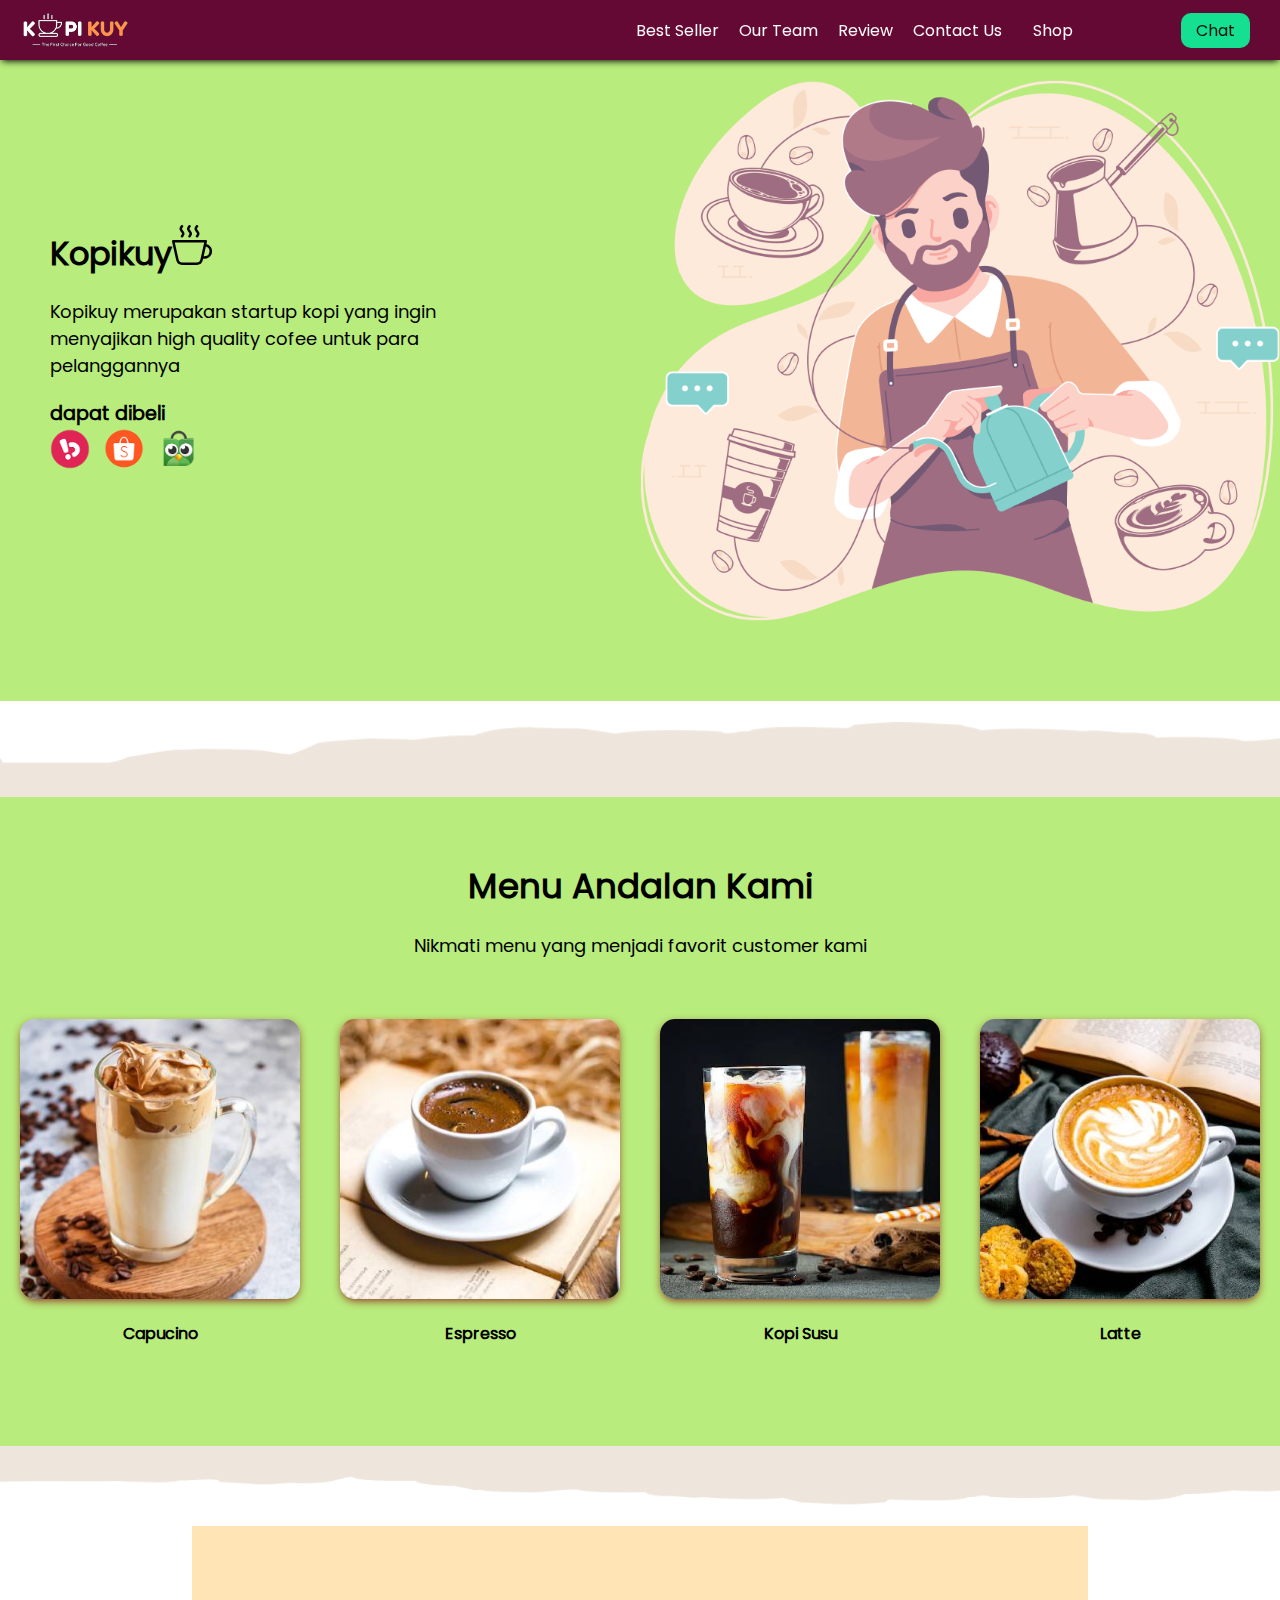
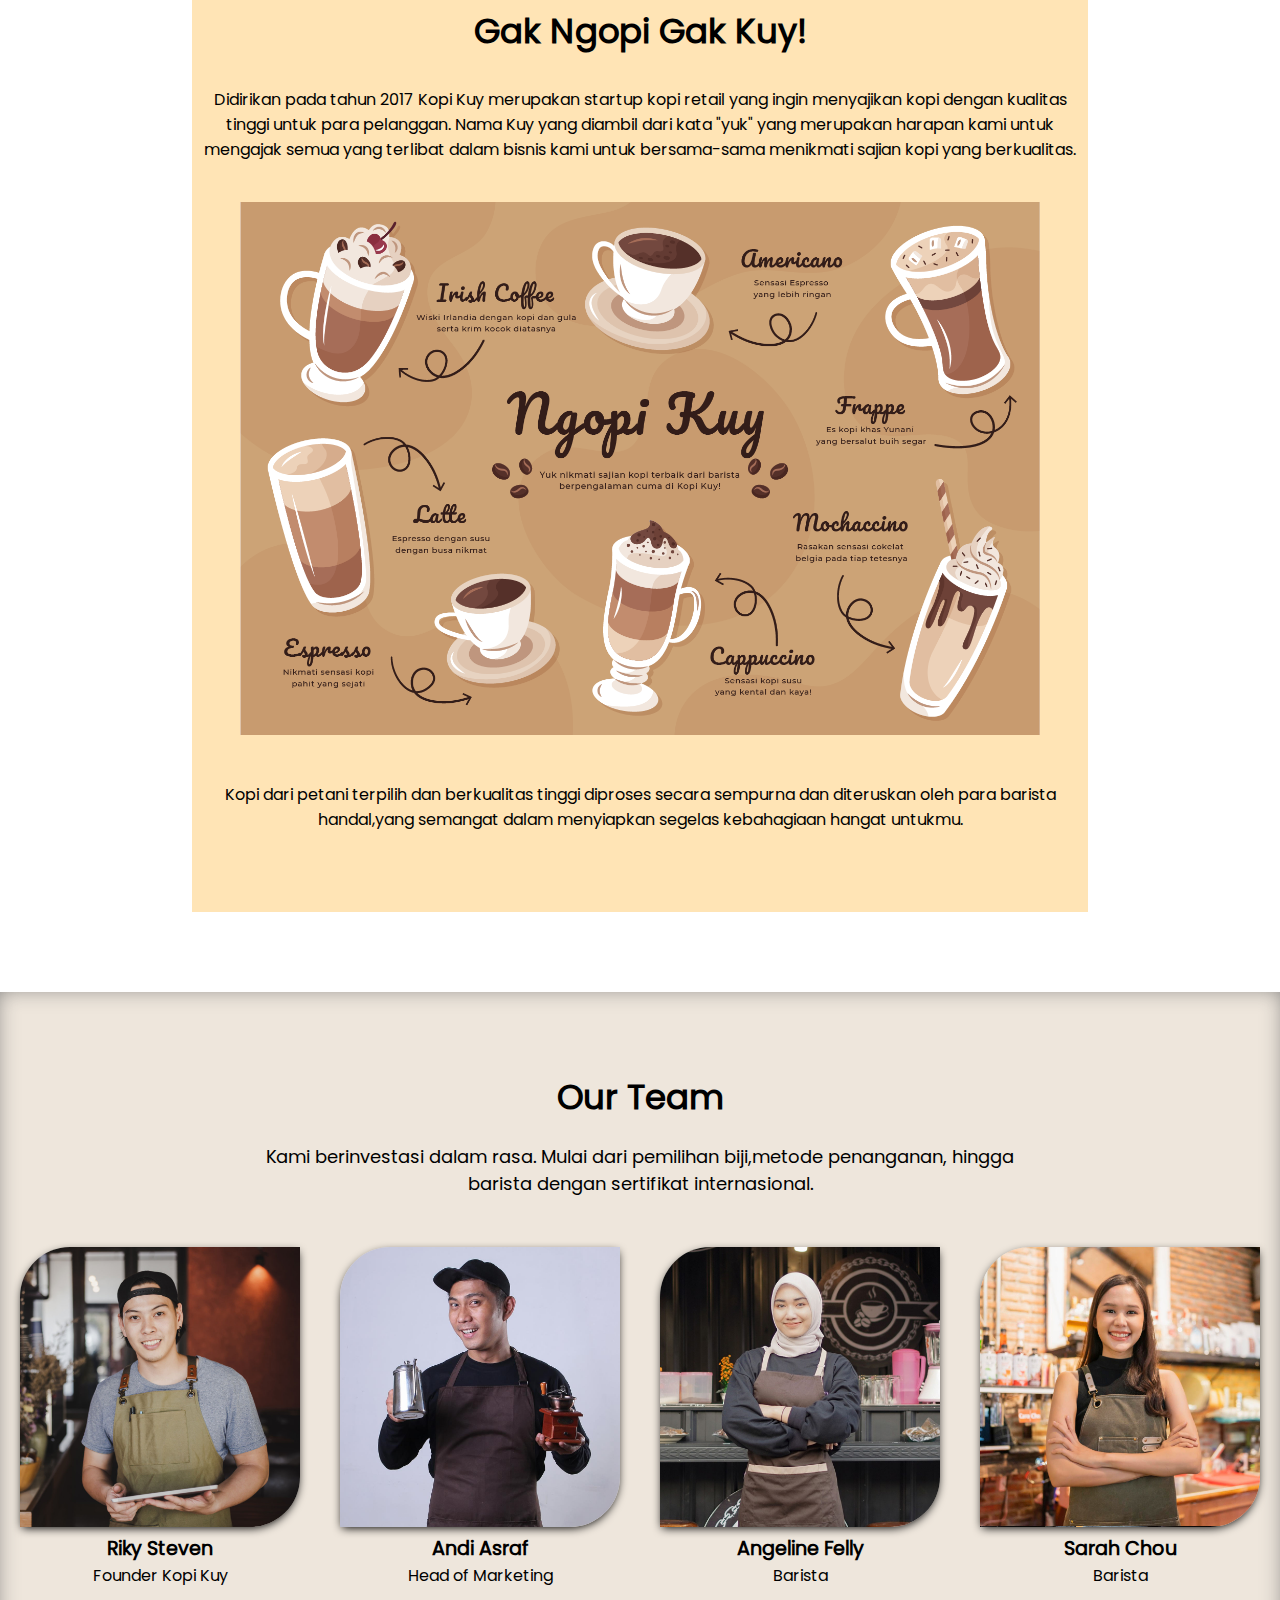
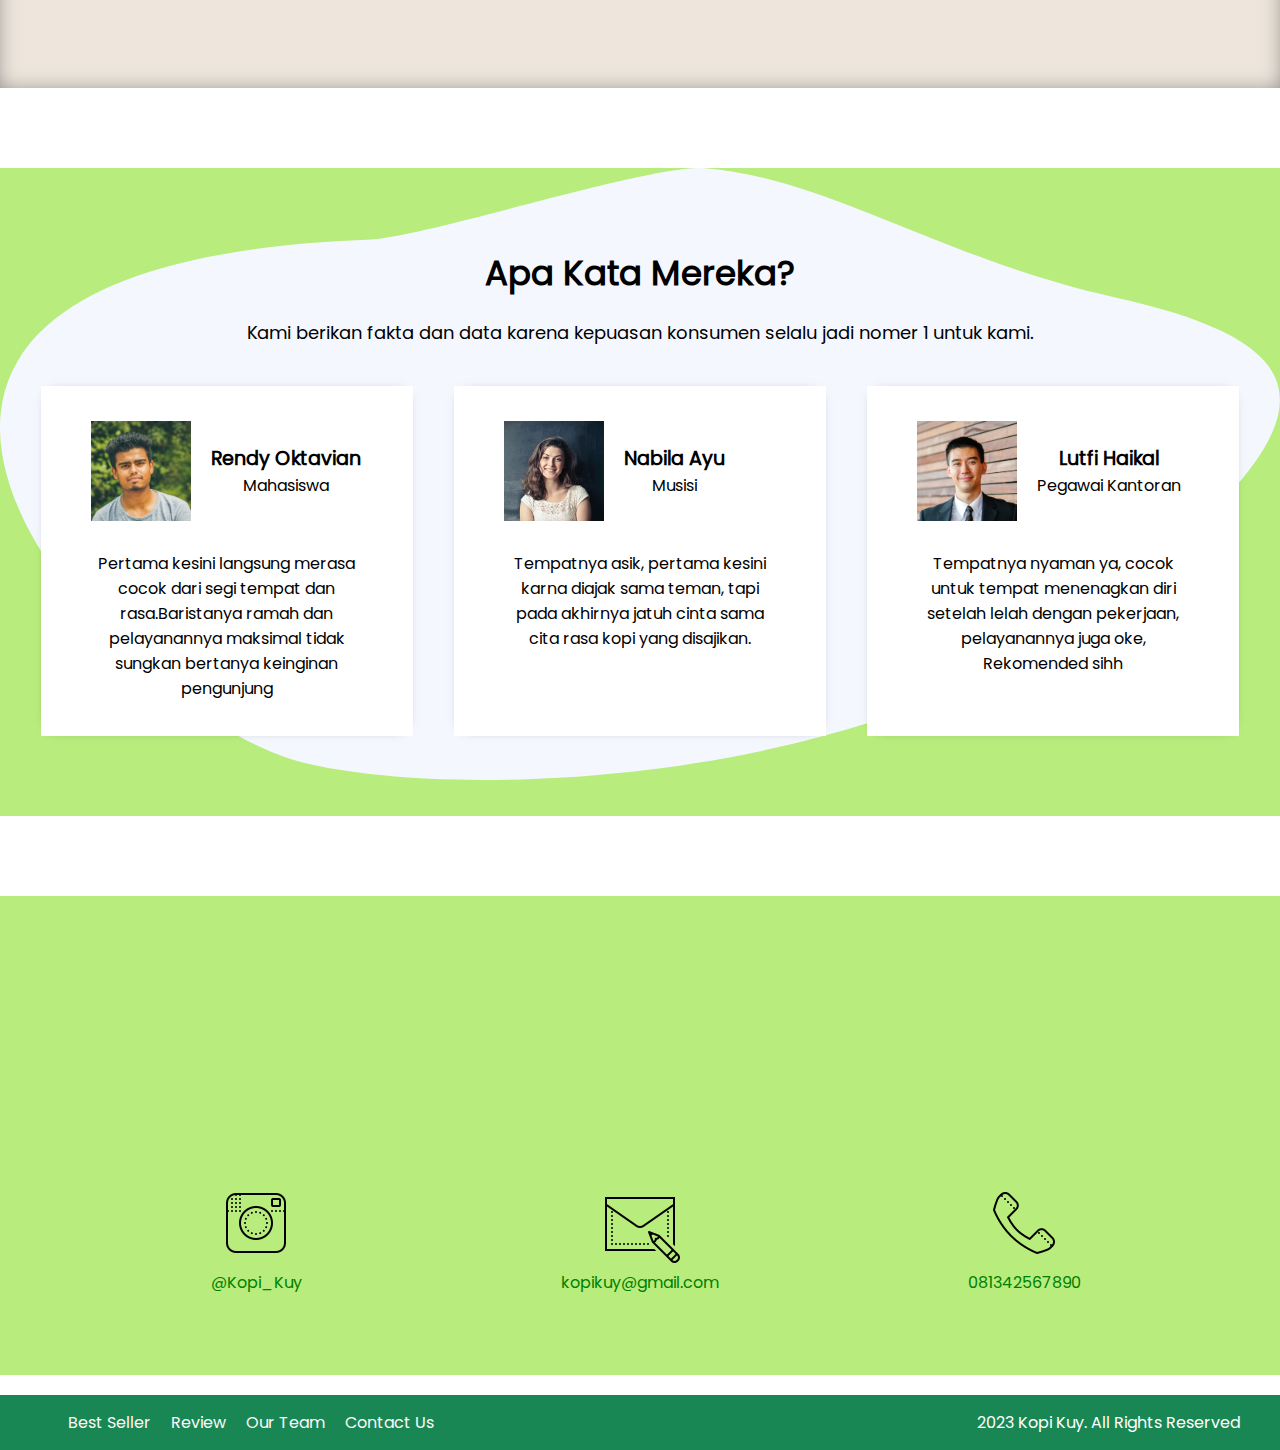
==== index.html @ 9f12875f "Add files via upload" ====
<!DOCTYPE html>
<html lang="id">

<head>
    <meta charset="UTF-8">
    <meta http-equiv="X-UA-Compatible" content="IE=edge">
    <meta name="viewport" content="width=device-width, initial-scale=1.0">
    <link rel="shortcut icon" href="images/favicon.ico" type="image/x-icon">
    <title>Website Kopi Kuy</title>
    <link rel="stylesheet" href="css/style.css">
</head>

<body>
    <nav>
        <div class="baris">
            <img class="logo" src="images/logo/logo_kuy.png">
            <div class="navigasi">
                <a href="#best-seller">Best Seller</a>
                <a href="#our-team">Our Team</a>
                <a href="#review">Review</a>
                <a href="#contact-us">Contact Us</a>
            </div>
            <a class="shop" href="produk.html">Shop</a>
            <a class="chat" href="https://wa.me/nomor_hp_anda_pakai_62" target="_blank">Chat</a>
        </div>
    </nav>

    <!--Tulis Kode Di Bawah Sini-->
    <header>
        <div class="baris">
            <div class="col-kiri">
                <h1 class="judul-header">
                    Kopikuy<img src="images/icon/icon_kopi.svg" alt="">
                </h1>
                <p class="subjudul-header">Kopikuy merupakan startup kopi yang ingin menyajikan high quality cofee untuk para pelanggannya </p>
                <p class="dapat-dibeli"><h3>dapat dibeli</h3></p>
                <div class="olshop">
                    <img src="images/logo/logo_bukalapak.png" alt="">
                    <img src="images/logo/logo_shopee.png" alt="">
                    <img src="images/logo/logo_tokopedia.png" alt="">
                </div>
            </div>
            <img src="images/header/header6.png" alt="" class="col-kanan">
        </div>
    </header>
    <section class="best-seller" id="best-seller">
        <h2 class="judul-best-seller">Menu Andalan Kami</h2>
        <p class="subjudul-best-seller">Nikmati menu yang menjadi favorit customer kami
        </p>
        <div class="baris">
            <div class="col-produk">
                <img src="images/produk/product_capuchino.jpg" alt="">
                <p class="nama-produk">Capucino</p>
            </div>
            <div class="col-produk">
                <img src="images/produk/product_espresso.jpg" alt="">
                <p class="nama-produk">Espresso</p>
            </div>
            <div class="col-produk">
                <img src="images/produk/product_kopi_susu.jpg" alt="">
                <p class="nama-produk">Kopi Susu</p>
            </div>
            <div class="col-produk">
                <img src="images/produk/product_latte.jpg" alt="">
                <p class="nama-produk">Latte</p>
            </div>
        </div>
    
    </section>
    <section class="about-us">
        <div id="about-us">
        <h2 class="judul-about-us">Gak Ngopi Gak Kuy!</h2>
        <p class="tentang-about-us">Didirikan pada tahun 2017 Kopi Kuy merupakan startup kopi retail yang ingin menyajikan kopi dengan kualitas tinggi untuk para pelanggan. Nama Kuy yang diambil dari kata "yuk" yang merupakan harapan kami untuk mengajak semua yang terlibat dalam bisnis kami untuk bersama-sama menikmati sajian kopi yang berkualitas.</p>  
        <img src="images/aset_kopi_jumbo.png" alt="">
        <p class="penjelasan-about-us">Kopi dari petani terpilih dan berkualitas tinggi diproses secara sempurna dan diteruskan oleh para barista handal,yang semangat dalam menyiapkan segelas kebahagiaan hangat untukmu.</p>
        </div>
    </section>
    <section class="our-team" id="our-team">
        <h2 class="judul-team">Our Team</h2>
        <p class="subjudul-team">Kami berinvestasi dalam rasa. Mulai dari pemilihan biji,metode penanganan, hingga barista dengan sertifikat internasional.
        </p>
        <div class="baris">
            <div class="col-team">
                <img src="images/team/team1.jpg" alt="">
                <h3>Riky Steven</h3>
                <p>Founder Kopi Kuy</p>
            </div>

            <div class="col-team">
                <img src="images/team/team2.jpg" alt="">
                <h3>Andi Asraf</h3>
                <p>Head of Marketing</p>
            </div>

            <div class="col-team">
                <img src="images/team/team3.jpg" alt="">
                <h3>Angeline Felly</h3>
                <p>Barista</p>
            </div>

            <div class="col-team">
                <img src="images/team/team4.jpg" alt="">
                <h3>Sarah Chou</h3>
                <p>Barista</p>
            </div>
        </div>
    </section>

    <section class="review" id="review">
        <h2 class="judul-review">
            Apa Kata Mereka?
        </h2>
        <p class="subjudul-review">
            Kami berikan fakta dan data karena kepuasan konsumen selalu jadi nomer 1 untuk kami.
        </p>
        <div class="baris">
            <div class="col-review">
                <div class="profile">
                    <img src="images/customer/customer1.jpg" alt="">
                    <div class="name-profile">
                        <h3>
                           Rendy Oktavian 
                        </h3>
                        <p>
                            Mahasiswa
                        </p>
                    </div>
                </div>
                <p class="testimoni">
                    Pertama kesini langsung merasa cocok dari segi tempat dan rasa.Baristanya ramah dan pelayanannya maksimal tidak sungkan bertanya keinginan pengunjung
                </p>
            </div>

            <div class="col-review">
                <div class="profile">
                    <img src="images/customer/customer2.jpg" alt="">
                    <div class="name-profile">
                        <h3>
                            Nabila Ayu 
                        </h3>
                        <p>
                            Musisi
                        </p>
                    </div>
                </div>
                <p class="testimoni">
                    Tempatnya asik, pertama kesini karna diajak sama teman, tapi pada akhirnya jatuh cinta sama cita rasa kopi yang disajikan.
                </p>
            </div>

            <div class="col-review">
                <div class="profile">
                    <img src="images/customer/customer3.jpg" alt="">
                    <div class="name-profile">
                        <h3>
                           Lutfi Haikal 
                        </h3>
                        <p>
                            Pegawai Kantoran
                        </p>
                    </div>
                </div>
                <p class="testimoni">
                    Tempatnya nyaman ya, cocok untuk tempat menenagkan diri setelah lelah dengan pekerjaan, pelayanannya juga oke, Rekomended sihh
                </p>
            </div>
        </div>
    </section>

    <section class="contact-us" id="contact-us">
       <iframe src="https://www.google.com/maps/embed?pb=!1m14!1m8!1m3!1d7932.741866032694!2d106.668581!3d-6.214715!3m2!1i1024!2i768!4f13.1!3m3!1m2!1s0x2e69f9912c7f297b%3A0xe5a3a671dae861ab!2sKopi%20kuy!5e0!3m2!1sid!2sid!4v1680617229460!5m2!1sid!2sid" frameborder="0"></iframe>
       <div class="baris">
        <div class="col-kontak">
            <img src="images/icon/icon_instagram.png" alt="">
            <p>@Kopi_Kuy</p>
        </div>

        <div class="col-kontak">
            <img src="images/icon/icon_mail.png" alt="">
            <p>kopikuy@gmail.com</p>
        </div>

        <div class="col-kontak">
            <img src="images/icon/icon_phone.png" alt="">
            <p>081342567890</p>
        </div>
       </div>
    </section>

    <footer>
        <div class="baris">
            <div class="navigasi">
                <a href="https://www.google.com">Best Seller</a>
                <a href="https://www.google.com">Review</a>
                <a href="https://www.google.com">Our Team</a>
                <a href="https://www.google.com">Contact Us</a>
            </div>
            <p class="copyright">2023 Kopi Kuy. All Rights Reserved</p>
        </div>
    </footer>




    <!--Kode Selesai-->
</body>

</html>
---- css/style.css ----
/* Pengaturan Global */

/* Mendaftarkan font ke dalam CSS, dan memberi nama family */
@font-face {
   font-family: 'Poppins';
   src: url(../fonts/poppins.woff2);
}

* {
   box-sizing: border-box;
   margin: 0;
   padding: 0;
}

html {
   /* agar scroll ketika klik pada navigasi menjadi halus */
   scroll-behavior: smooth;
}

body {
   /* mendaftarkan semua teks pada body menjadi family Poppins */
   font-family: 'Poppins';
}

a {
   /* menghilangkan garis bawah pada link */
   text-decoration: none;

   /* menghilangkan warna bawaan pada link */
   color: unset;
}

h2 {
   /* mengatur ukuran huruf ke 34 pixel */
   font-size: 34px;
}

h3 {
   /* mengatur ukuran huruf ke 1.2rem */
   font-size: 1.2rem;
}

h1,
h2,
h3 {
   /* mengatur tebal huruf */
   font-weight: bold;
}

img {
   /* 
      mengatur agar semua elemen img memiliki panjang maksimal 100% agar
      tidak besar gambar tidak melebihi layar ataupun pembungkus
   */
   max-width: 100%;
}

/* Navigasi */

nav {
   /* background-color mengatur warna latar belakang */
   background-color: red;

   /* penulisan 2 background-color seperti ini akan mengabaikan penulisan sebelumnya */
   background-color: #640934;

   /* box-shadow membuat efek bayangan */
   box-shadow: 0 3px 7px -2px #000;

   /* width mengatur panjang elemen */
   width: 100%;
   padding-top: 10px;
   padding-bottom: 10px;

   /* position mengatur posisi elemen, static untuk biasa, fixed untuk efek menempel */
   position: fixed;

   /* Nilai z-index semakin besar, maka elemen akan semakin di depan */
   z-index: 500;
}

/* 
   PERHATIKAN bahwa dalam mengatur elemen, nama elemen langsung ditulis
   sedangkan untuk mengatur class, dibutuhkan tanda titik (.) terlebih dulu
   img {} berarti elemen dengan tag img, 
   sedangkan .img artinya elemen dengan kelas img   
*/

.baris {
   /* 
      display: flex memiliki pengaturan yang dapat mengatur agar elemen
      di dalamnya memiliki ukuran yang fleksibel
   */
   display: flex;

   /* 
      align-items: center mengatur elemen di dalamnya rata tengah vertikal
   */
   align-items: center;

   /* 
      justify-content: center mengatur elemen di dalamnya rata tengah horizontal
   */
   justify-content: center;

   /* 
      flex-wrap: wrap mengatur agar jika panjang elemen berlebih, maka elemen
      akan otomatis diletakan di baris baru
   */
   flex-wrap: wrap;
}

section {
   /* text-align mengatur rata tulisan, bisa bernilai: left, right, center, justify */
   text-align: center;
}

.logo {
   /* height mengatur tinggi elemen */
   height: 40px;
   margin-left: 20px;
}

.navigasi {
   margin-left: auto;
   margin-right: 15px;
}

.navigasi a,
.shop {
   color: #fdf9f9;
   padding-left: 8px;
   padding-right: 8px;
   border-radius: 10px;
}

.shop {
   margin-right: 100px;
}

.chat {
   margin-right: 30px;
   background-color: rgb(21, 223, 145);
   color: #0d0f0f;
   padding-top: 5px;
   padding-right: 15px;
   padding-bottom: 5px;
   padding-left: 15px;
   border-radius: 10px;
}


/* HEADER */


header,
section {
   /*
    padding mengatur jarak ke dalam
    pada padding dan margin ditambahkan top / right / bottom / top 
    untuk mengatur jarak masing-masing 
   */
   padding-top: 80px;
   padding-bottom: 80px;

   /* margin mengatur jarak ke luar */
   margin-bottom: 80px;
   background-color: #b8ec7c;
}

/* penulisan CSS dapat digabung dengan beberapa elemen */
.col-kiri,
.col-kanan {
   /* width mengatur panjang elemen. 50% artinya setengah ukuran pembungkus */
   width: 50%;

}

.col-kiri {
   padding-left: 50px;
   padding-right: 120px;
}

.judul-header {
   margin-bottom: 20px;
}

.subjudul-header {
   /* font-size digunakan untuk mengatur ukuran huruf */
   font-size: 18px;
}

.dapat-dibeli {
   margin-top: 20px;
   margin-bottom: 20px;
   font-size: 14px;
}

.olshop img {
   width: 40px;

   /* height digunakan untuk mengatur tinggi elemen */
   height: auto;
   margin-right: 10px;
}

/* Best Seller */

.best-seller {
   position: relative;

   /* background-color mengatur warna latar belakang elemen */
   background-color: #b8ec7c;
}

/* 
terkait position, after, dan before memerlukan pemahaman mendalam
terkait layout pada CSS untuk dapat memahami secara penuh 
*/

.best-seller::before,
.best-seller::after {
   position: absolute;
   content: "";
   width: 100%;
   height: 76px;

   /* background-image untuk menambahkan gambar sebagai background */
   background-image: url(../images/garis-atas.png);

   /*background-size agar gambar latar menyesuaikan tinggi / panjang elemen */
   background-size: cover;

   top: -60px;
   left: 0;
}

.best-seller::after {
   height: 60px;
   background-image: url(../images/garis-bawah.png);
   top: unset;
   bottom: -60px;
}

.judul-best-seller {
   margin-bottom: 20px;
}

.subjudul-best-seller {
   font-size: 18px;
   margin-bottom: 40px;
}

.col-produk {
   /* 
      Penulisan padding dan margin seperti padding:20px ini penulisan singkat 
      yang berarti top, right, bottom, left nilainya sama, yaitu 20px 
   */
   padding: 20px;
   width: 25%;
}

.col-produk img {
   /* transition membuat animasi transisi dari perubahan style, 0.3s berarti 0.3 detik */
   transition: all 0.3s ease;

   /* border-radius  Membuat sudut membulat */
   border-radius: 15px;

   /* box-shadow membuat efek bayangan */
   box-shadow: 0 3px 10px -2px #8a1717;
}

/* :hover akan dijalankan saat mouse ada di atas elemen */
.col-produk img:hover {

   /* membuat transformasi, bisa berupa scale(1.05), rotate(180deg), translateY(-50px), dsb */
   transform: scale(0.9);
   border-radius: 50%;
}

.nama-produk {
   margin-top: 15px;
   font-weight: bold;
}

/* About US */

.about-us {
   /* max-width: 80%; mengatur panjang maksimal elemen tidak boleh melebihi 80% layar */
   max-width: 70%;
   background-color: moccasin;
   /* margin-left dan margin-right auto akan membuat posisi elemen berada di tengah */
   margin-left: auto;
   margin-right: auto;
}

.judul-about-us {
   margin-bottom: 30px;
}

/* 
   penulisan .about-us img {} berarti mengatur elemen img 
   yang ada di dalam elemen dengan kelas about-us 
   harap perhatikan .about-us dan image dipisahkan spasi
   penulisan class diawali titik (.) penulisan elemen tidak
*/
.about-us img {
   /* 
      Penulisan width: 800px dan max-width: 100% mengatur agar
      elemen memiliki panjang 800px namun tidak boleh melebihi 100% ukuran layar
   */
   width: 800px;
   max-width: 100%;
}

.tentang-about-us {
   margin-bottom: 40px;
}

.penjelasan-about-us {
   margin-top: 40px;
}

/* OUR TEAM */

.our-team {
   background-color: #EEE6DC;
   box-shadow: inset 0px 0px 23px -6px #707070;
}

.judul-team {
   margin-bottom: 20px;
}

.subjudul-team {
   margin-bottom: 30px;
   font-size: 18px;
   width: 800px;
   max-width: 90%;
   margin-left: auto;
   margin-right: auto;
}

.col-team {
   width: 25%;
   padding: 20px;
}

.col-team img {
   box-shadow: 0 3px 10px -2px #000;
   border-radius: 50px 0px 50px 0px;
}


/* REVIEW */

.review {
   background-image: url(../images/bg-review.svg);
   /* 
      background-size: contain;
      membuat gambar latar belakang tidak terpotong
   */
   background-size: contain;

   /* 
      background-repeat: no-repeat;
      membuat gambar latar belakang tidak diulang (duplikat)
   */
   background-repeat: no-repeat;
   padding-left: 20px;
   padding-right: 20px;
}

.judul-review {
   margin-bottom: 20px;
}

.subjudul-review {
   margin-bottom: 40px;
   font-size: 18px;
}

.review .baris {
   justify-content: space-around;
   /* align-items: stretch; membuat tinggi elemen di dalam .review .baris seragam */
   align-items: stretch;
}

.col-review {
   width: 30%;
   padding: 35px 50px;
   box-shadow: 0px 0px 12px -10px #000;
   background-color: #fff;
}

.profile {
   display: flex;
   margin-bottom: 30px;
   align-items: center;
}

/* mengatur elemen img yang ada di dalam class(.) profile */
.profile img {
   width: 100px;
   margin-right: 20px;
}

.profile .nama-profile {
   text-align: left;
}

/* CONTACT US */
.contact-us {
   margin-bottom: 20px;
}

.col-kontak {
   width: 30%;
   margin-top: 50px;
   /* color mengatur warna tulisan */
   color: green;
}

/* FOOTER */

footer {
   background-color: #198754;
   padding-top: 15px;
   padding-bottom: 15px;
   color: #fff;
   padding-right: 40px;
   padding-left: 40px;
}

footer .navigasi {
   margin-left: 20px;
   margin-right: auto;
}

/* UNTUK RESPONSIF DI BAWAH */

@media (max-width:800px) {

.navigasi {
   display: none;
}

.logo {
  margin-right: auto;
}

.shop {
   margin-right: 35px;
 }

 .col-kiri {
   width: 100%;
   text-align: center;
   padding: 20px;
 }

 .col-kanan {
   width: 100%;
 }

 .col-produk {
   width: 50%;
 }

 .col-team {
   width: 50%;
 }

 .col-review {
   width: 100%;
   margin-bottom: 30px;
 }

 .col-kontak {
   width: 50%;
}
}
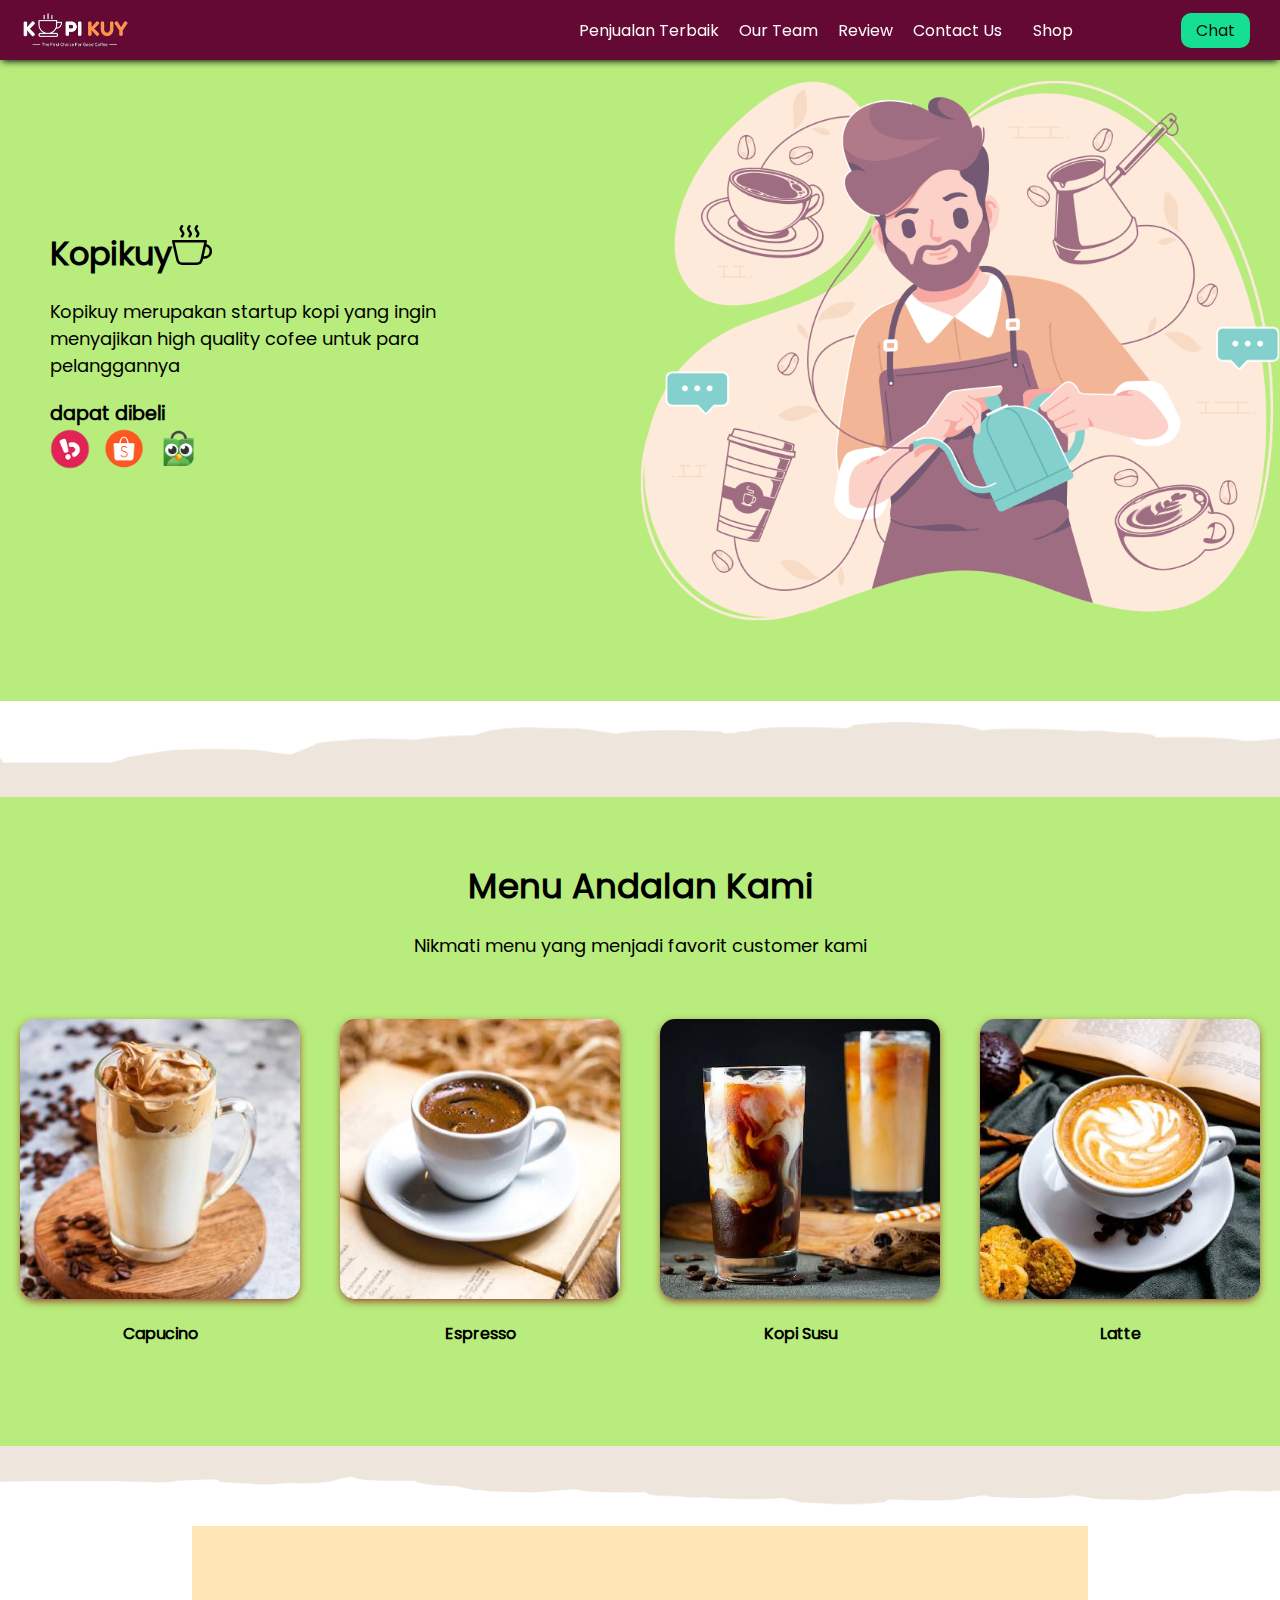
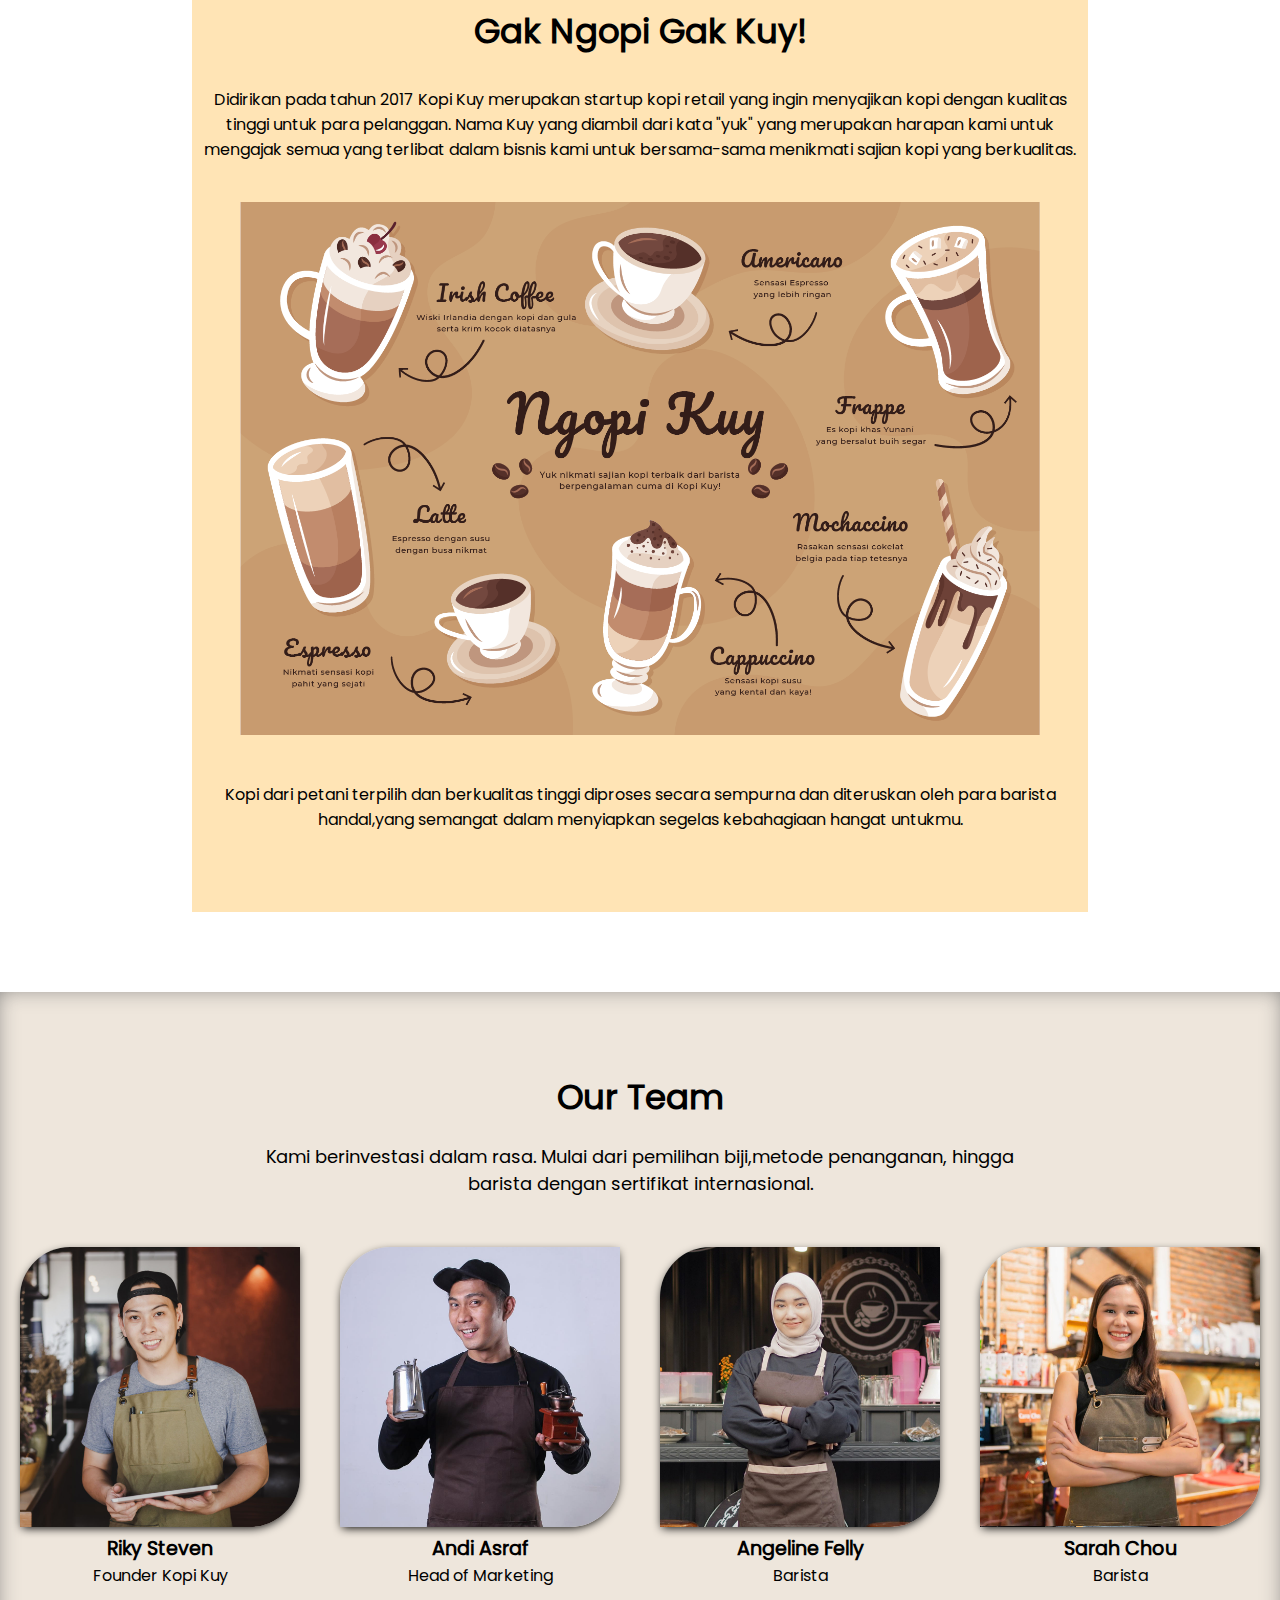
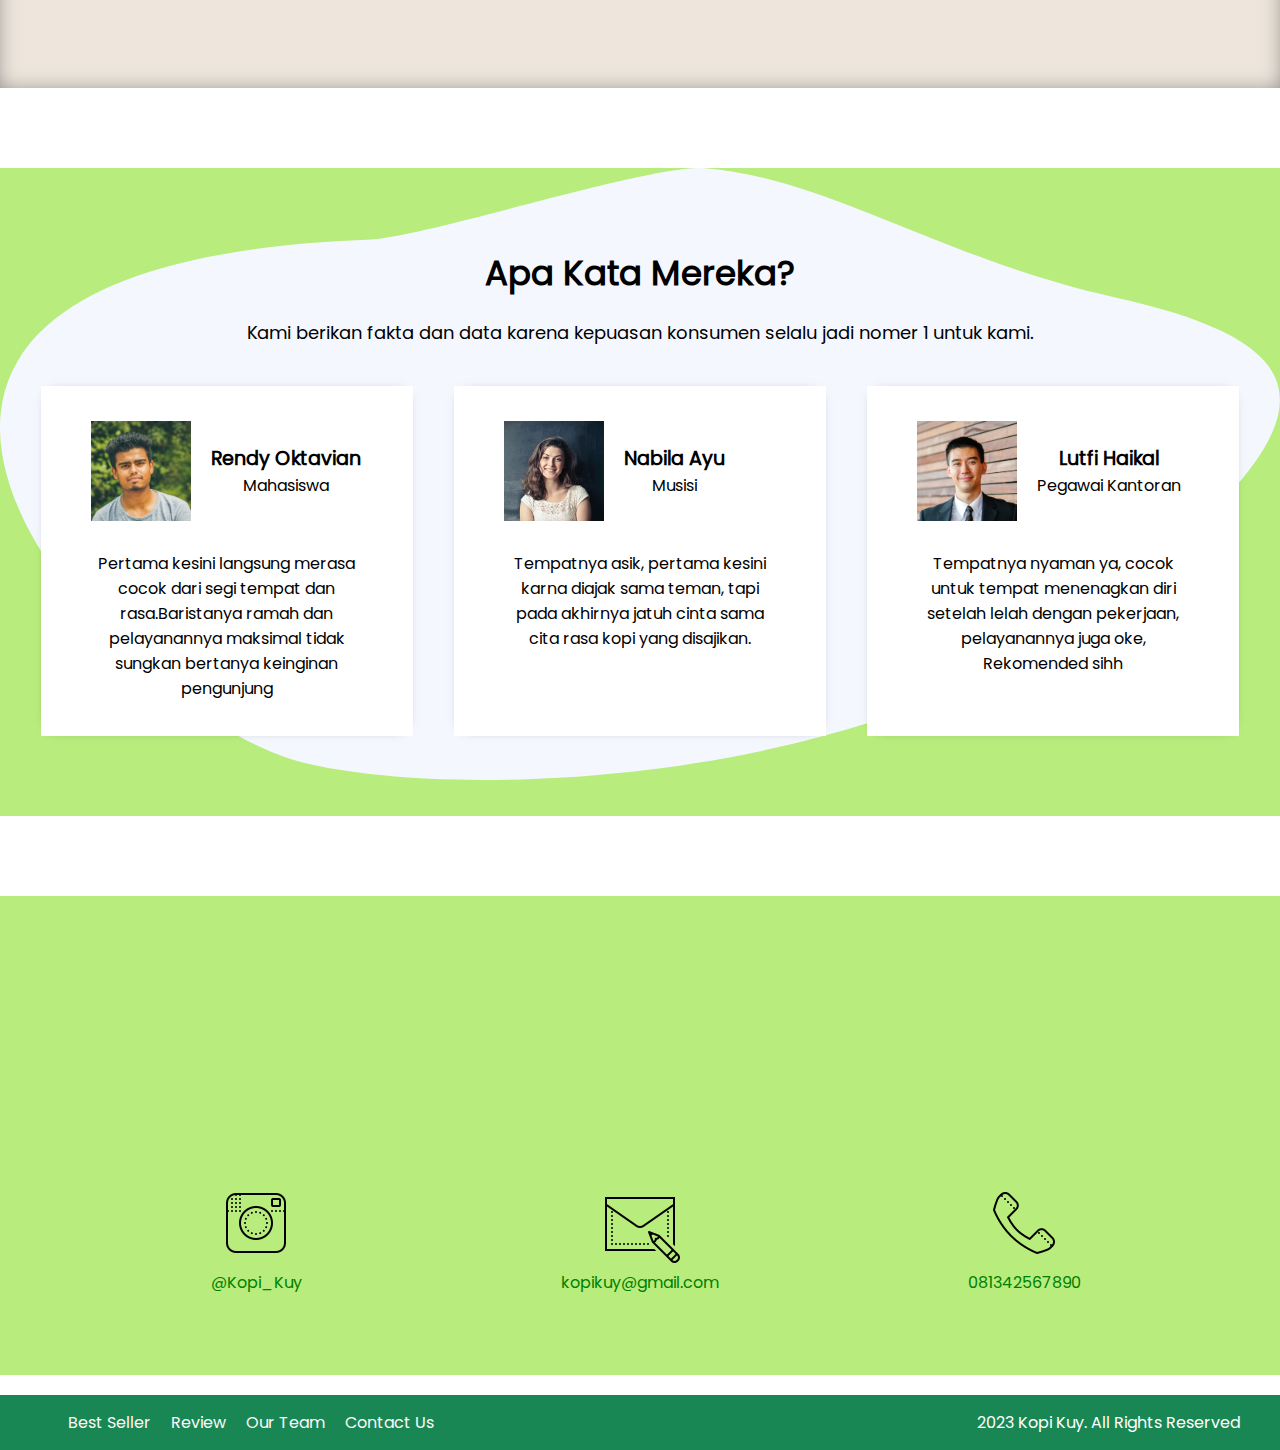
==== commit d48a7846: "saya" ====
--- a/index.html
+++ b/index.html
@@ -15,7 +15,7 @@
         <div class="baris">
             <img class="logo" src="images/logo/logo_kuy.png">
             <div class="navigasi">
-                <a href="#best-seller">Best Seller</a>
+                <a href="#best-seller">Penjualan Terbaik</a>
                 <a href="#our-team">Our Team</a>
                 <a href="#review">Review</a>
                 <a href="#contact-us">Contact Us</a>
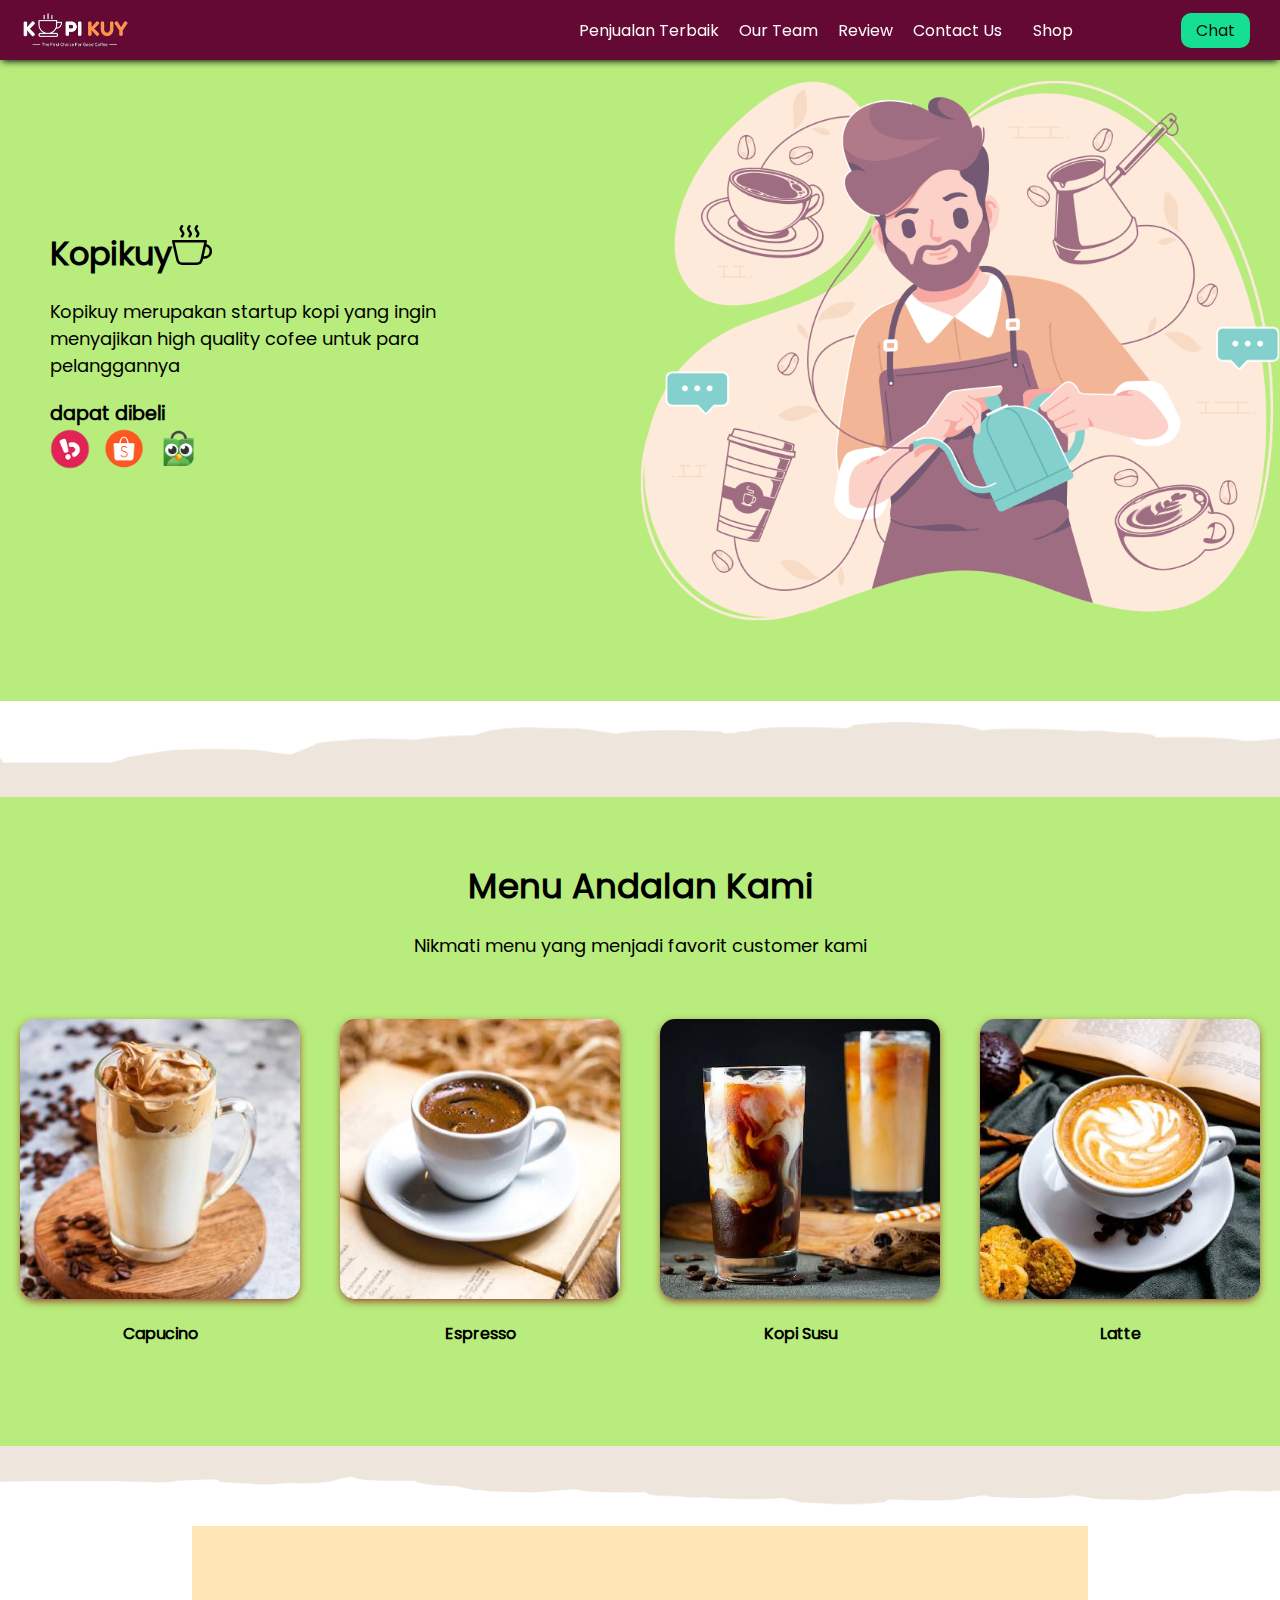
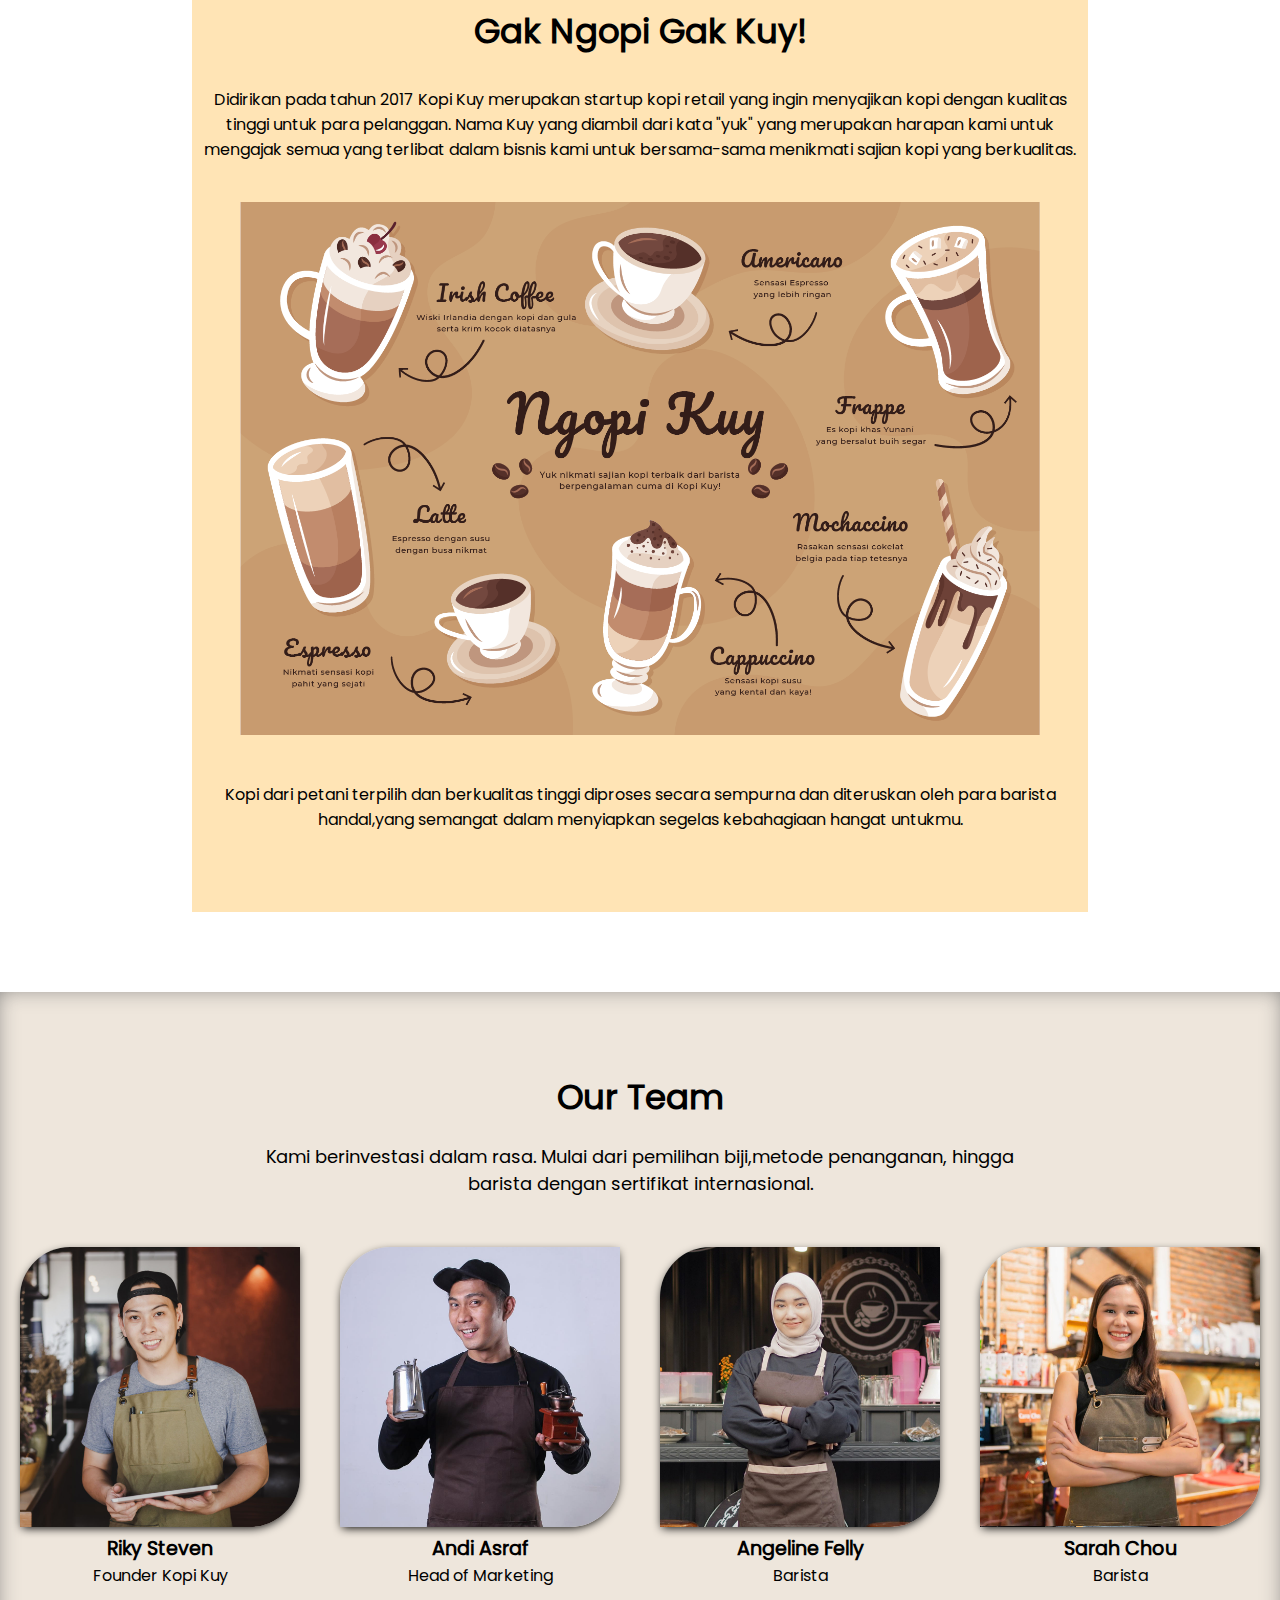
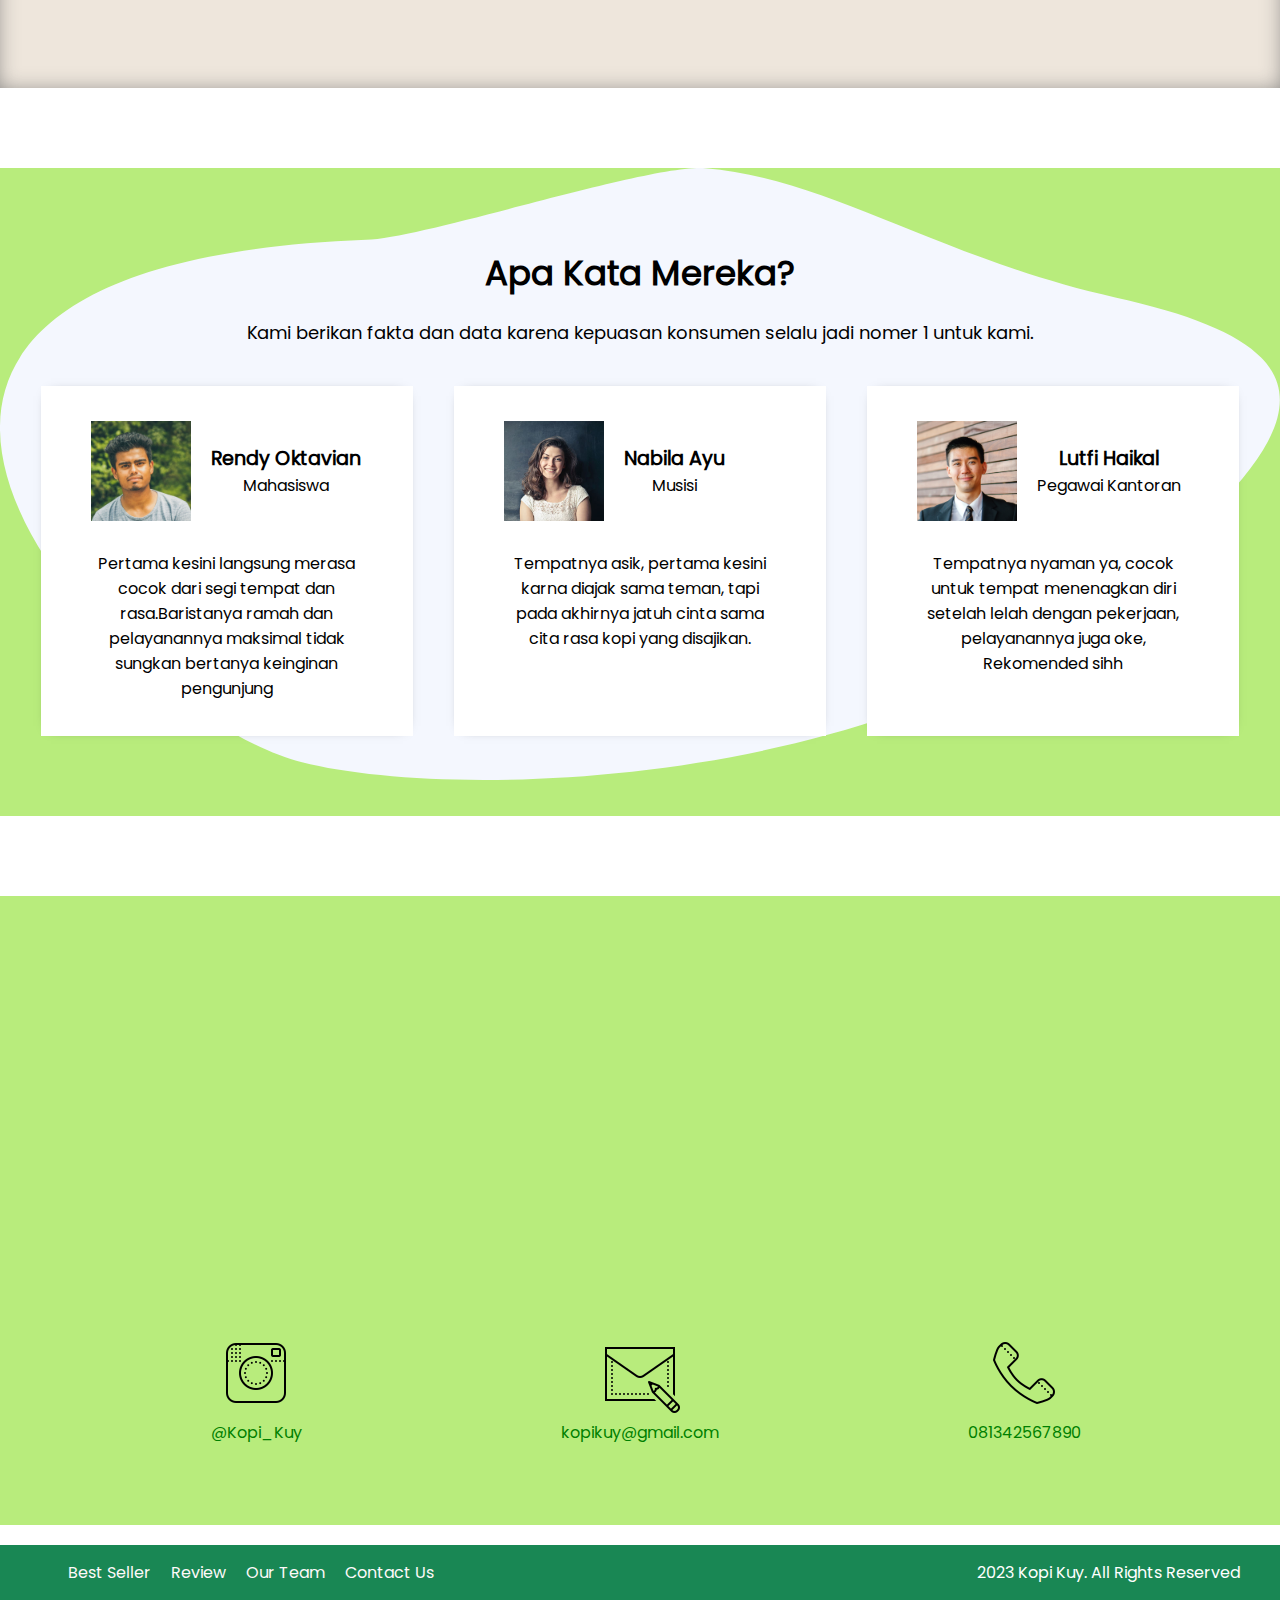
==== commit e2c12964: "ganti ukuran map" ====
--- a/index.html
+++ b/index.html
@@ -168,7 +168,10 @@
     </section>
 
     <section class="contact-us" id="contact-us">
-       <iframe src="https://www.google.com/maps/embed?pb=!1m14!1m8!1m3!1d7932.741866032694!2d106.668581!3d-6.214715!3m2!1i1024!2i768!4f13.1!3m3!1m2!1s0x2e69f9912c7f297b%3A0xe5a3a671dae861ab!2sKopi%20kuy!5e0!3m2!1sid!2sid!4v1680617229460!5m2!1sid!2sid" frameborder="0"></iframe>
+        <iframe
+        src="https://www.google.com/maps/embed?pb=!1m14!1m8!1m3!1d7932.741866032694!2d106.668581!3d-6.214715!3m2!1i1024!2i768!4f13.1!3m3!1m2!1s0x2e69f9912c7f297b%3A0xe5a3a671dae861ab!2sKopi%20kuy!5e0!3m2!1sid!2sid!4v1680617229460!5m2!1sid!2sid"
+        width="100%" height="300" style="border:0;" allowfullscreen="" loading="lazy"
+        referrerpolicy="no-referrer-when-downgrade"></iframe>
        <div class="baris">
         <div class="col-kontak">
             <img src="images/icon/icon_instagram.png" alt="">
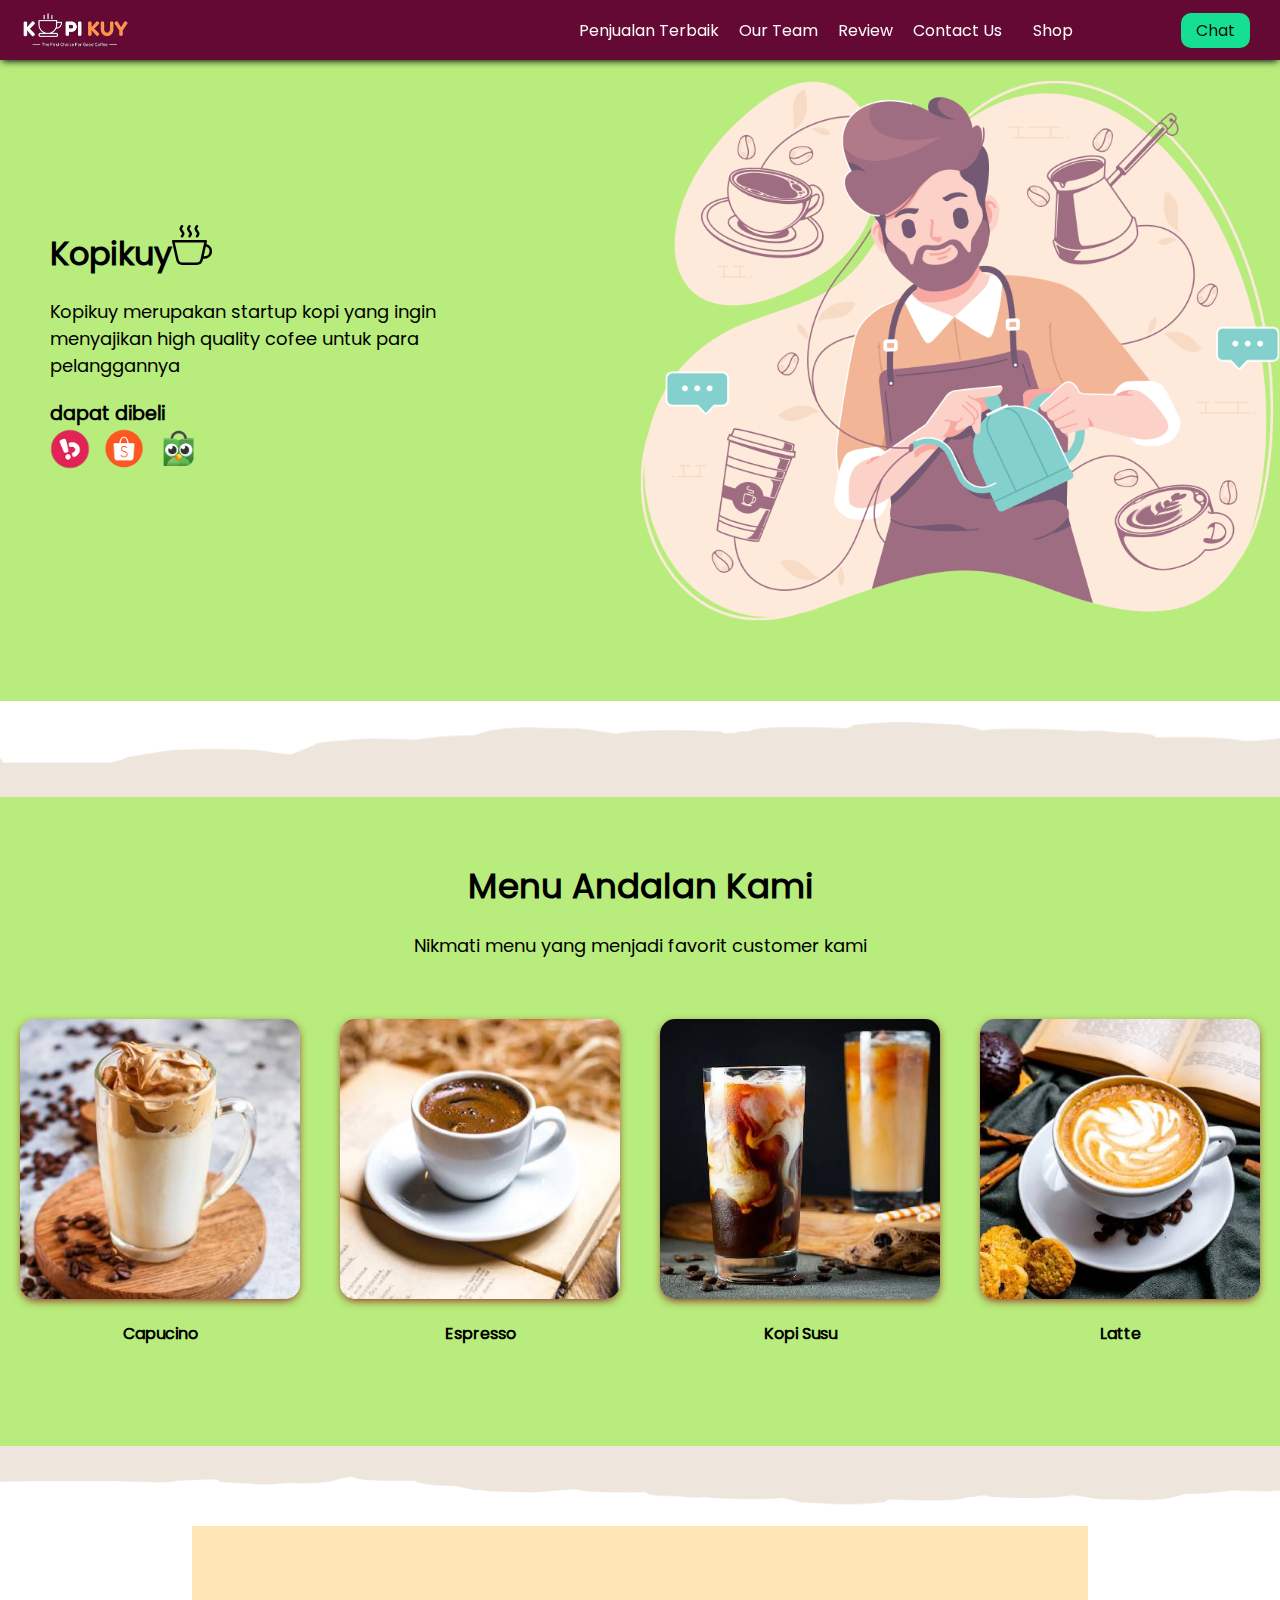
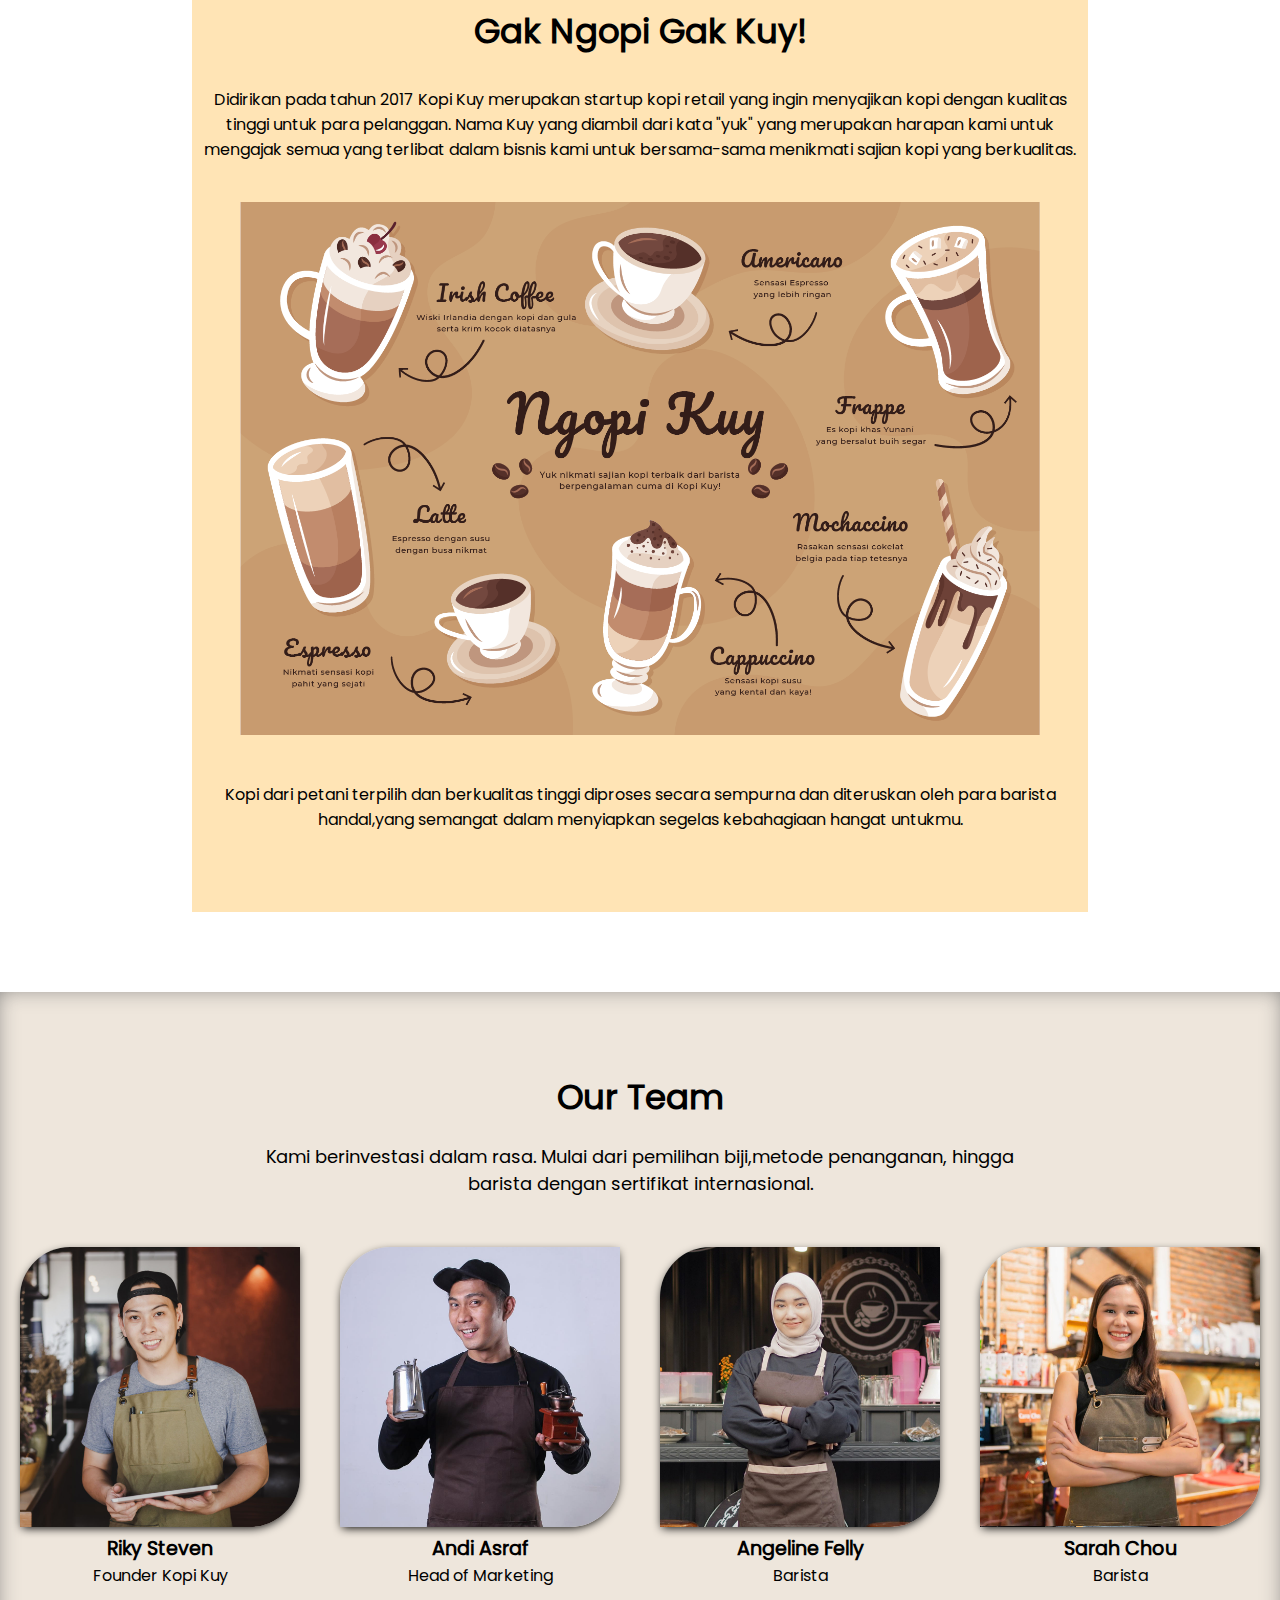
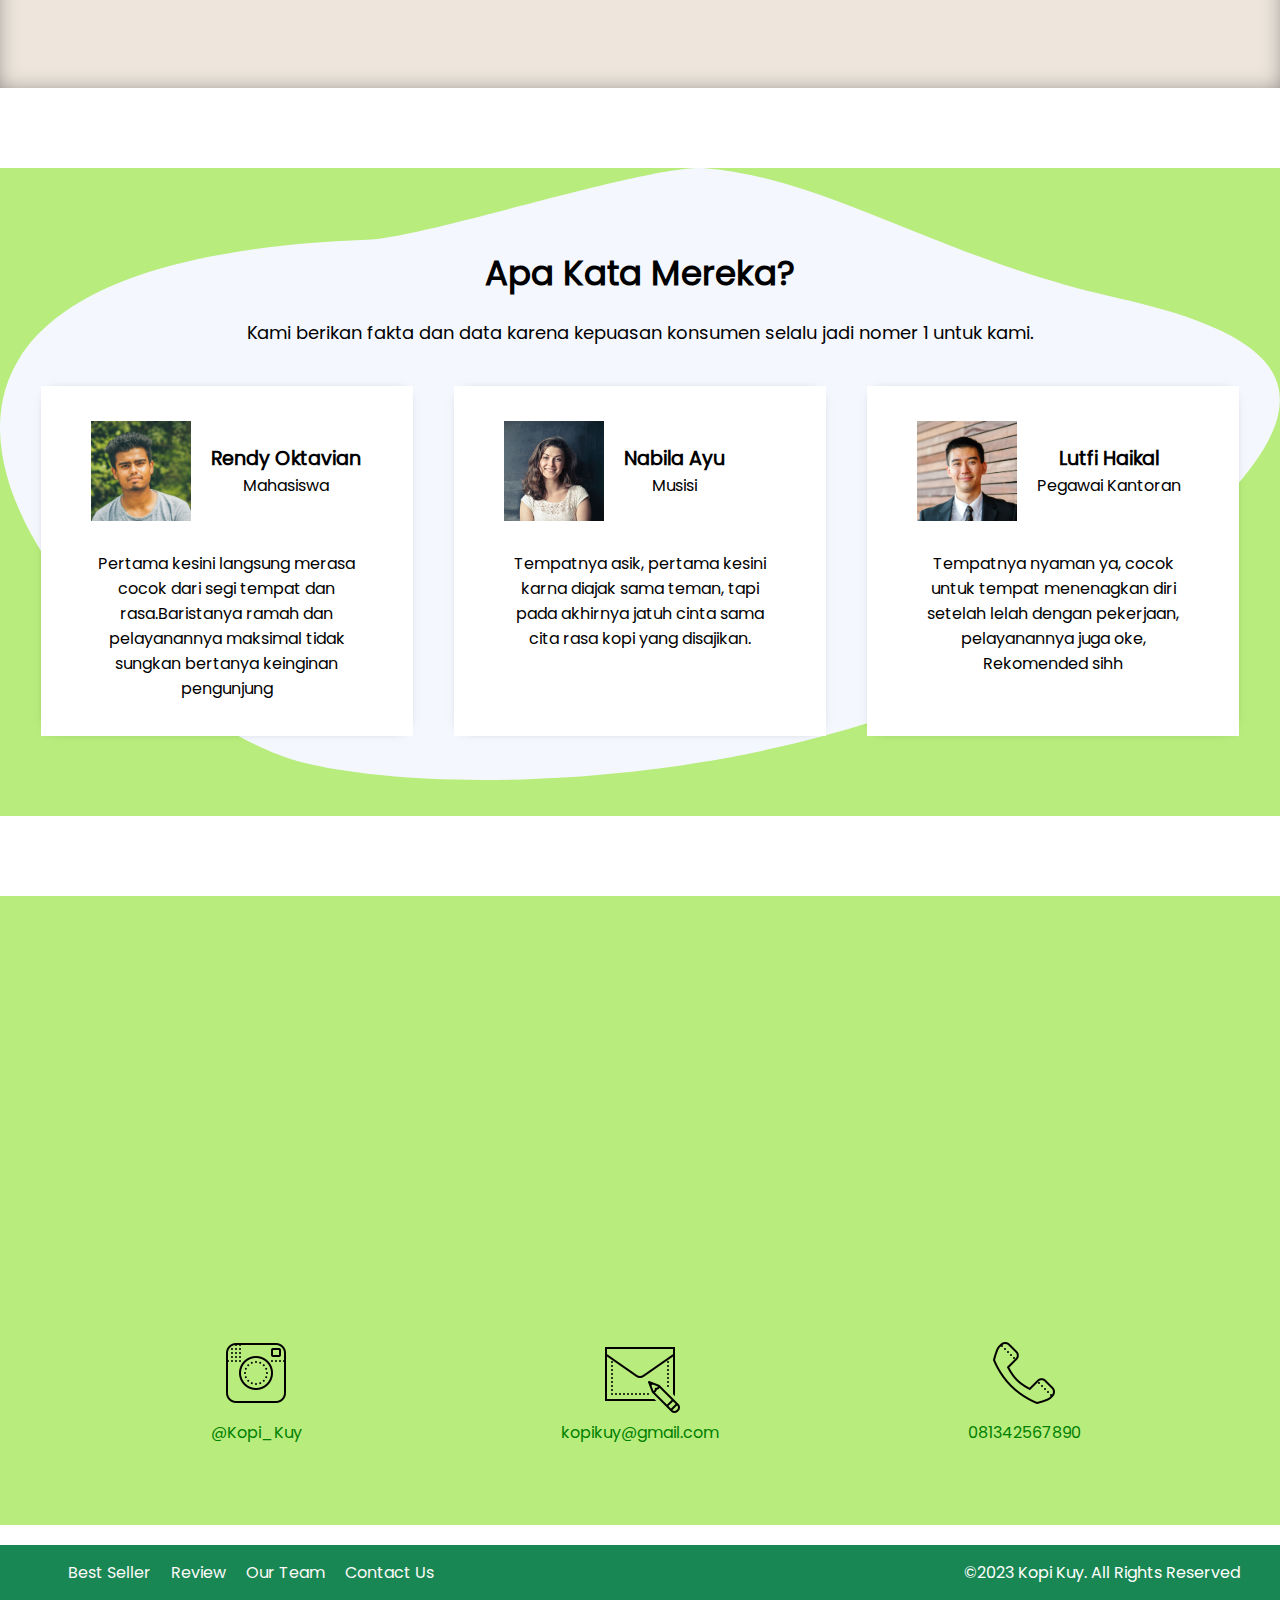
==== commit 6edf54fd: "tambah copyright" ====
--- a/index.html
+++ b/index.html
@@ -198,7 +198,7 @@
                 <a href="https://www.google.com">Our Team</a>
                 <a href="https://www.google.com">Contact Us</a>
             </div>
-            <p class="copyright">2023 Kopi Kuy. All Rights Reserved</p>
+            <p class="copyright"> ©2023 Kopi Kuy. All Rights Reserved</p>
         </div>
     </footer>
 
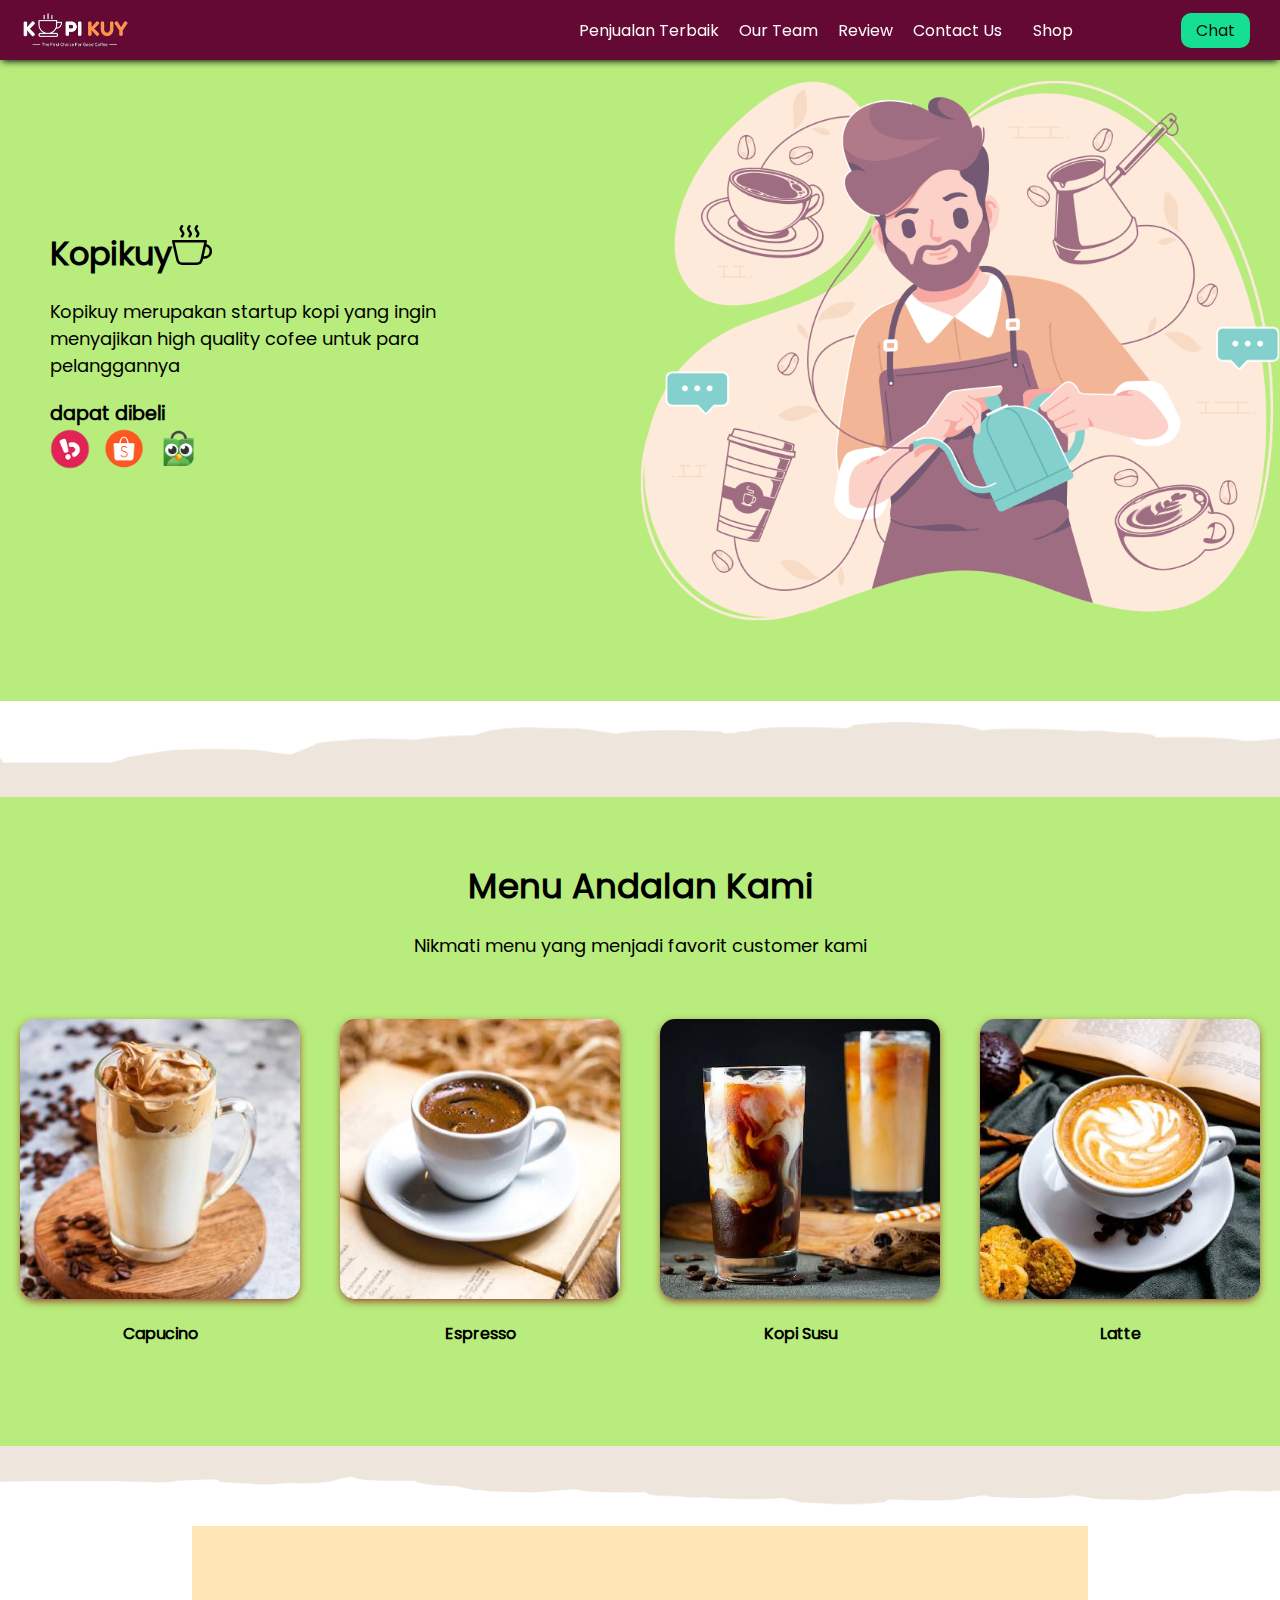
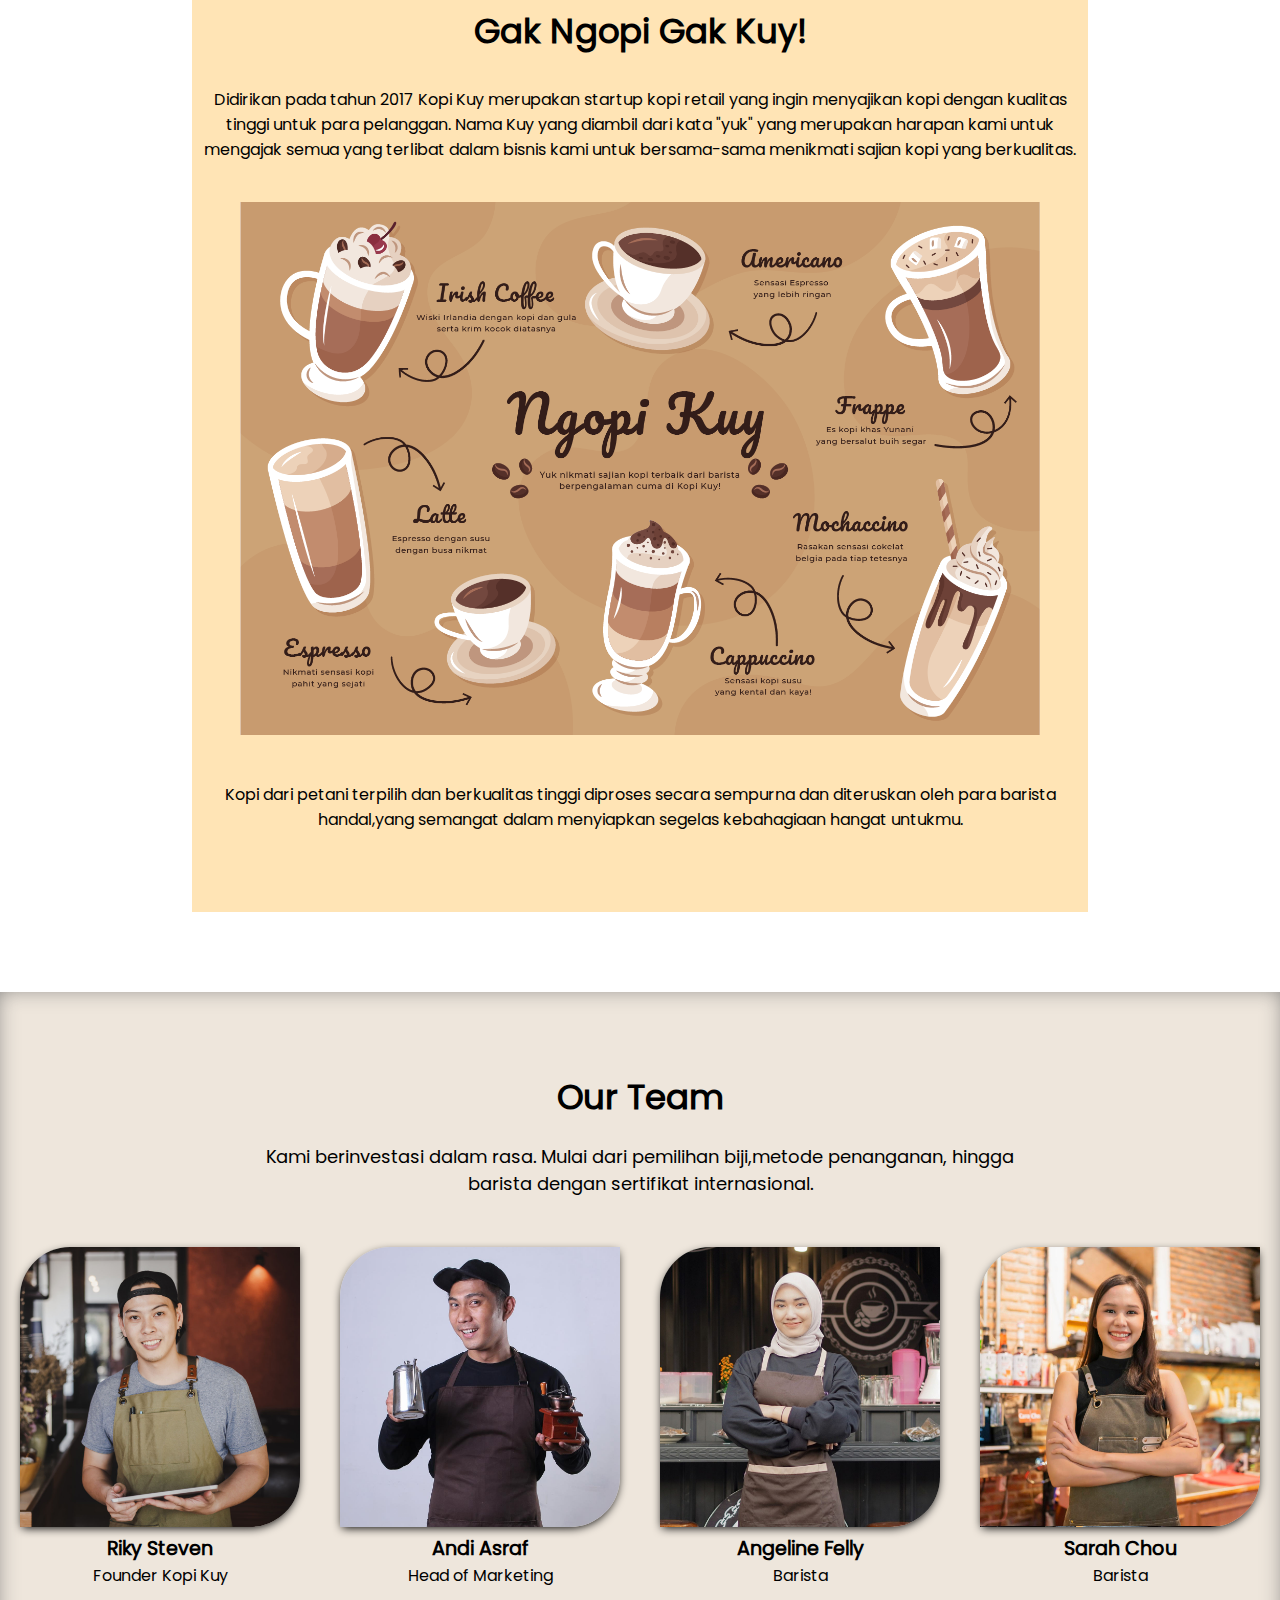
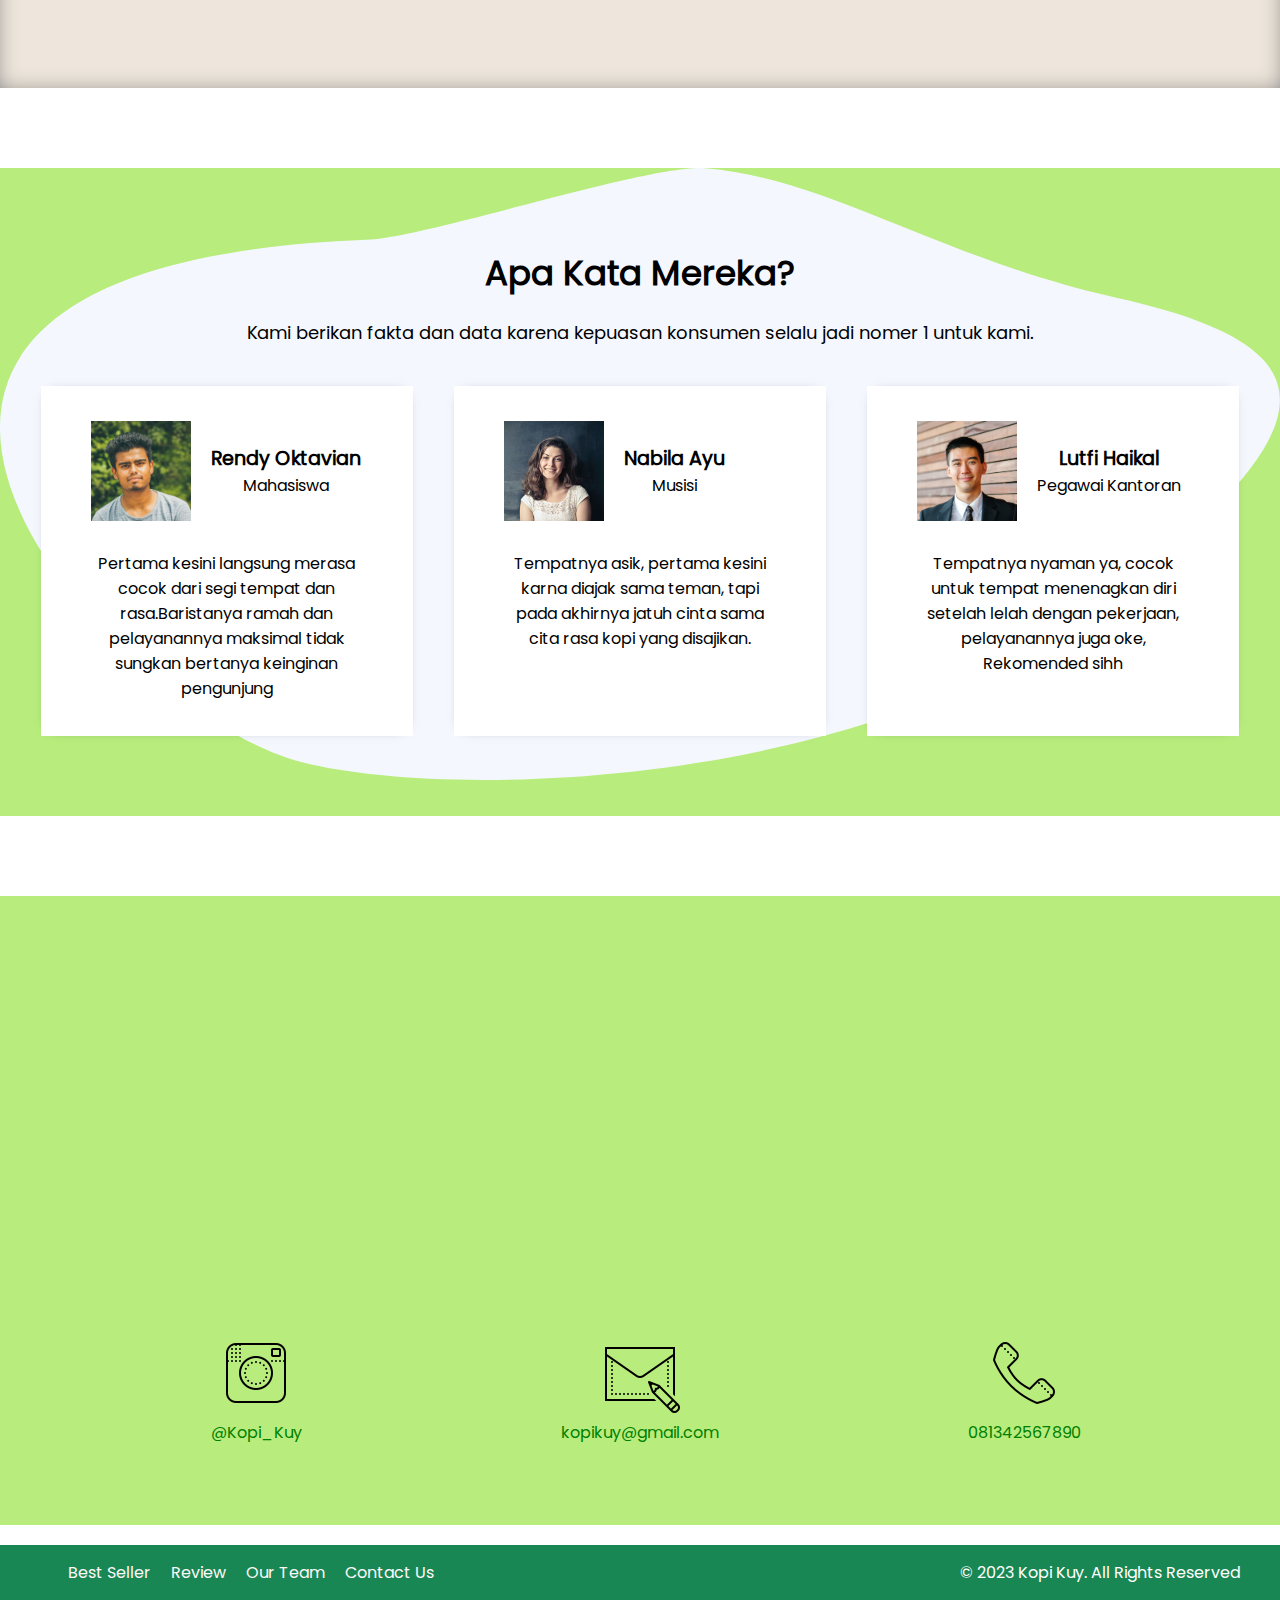
==== commit 440c66e6: "mmm" ====
--- a/index.html
+++ b/index.html
@@ -198,7 +198,7 @@
                 <a href="https://www.google.com">Our Team</a>
                 <a href="https://www.google.com">Contact Us</a>
             </div>
-            <p class="copyright"> ©2023 Kopi Kuy. All Rights Reserved</p>
+            <p class="copyright"> © 2023 Kopi Kuy. All Rights Reserved</p>
         </div>
     </footer>
 
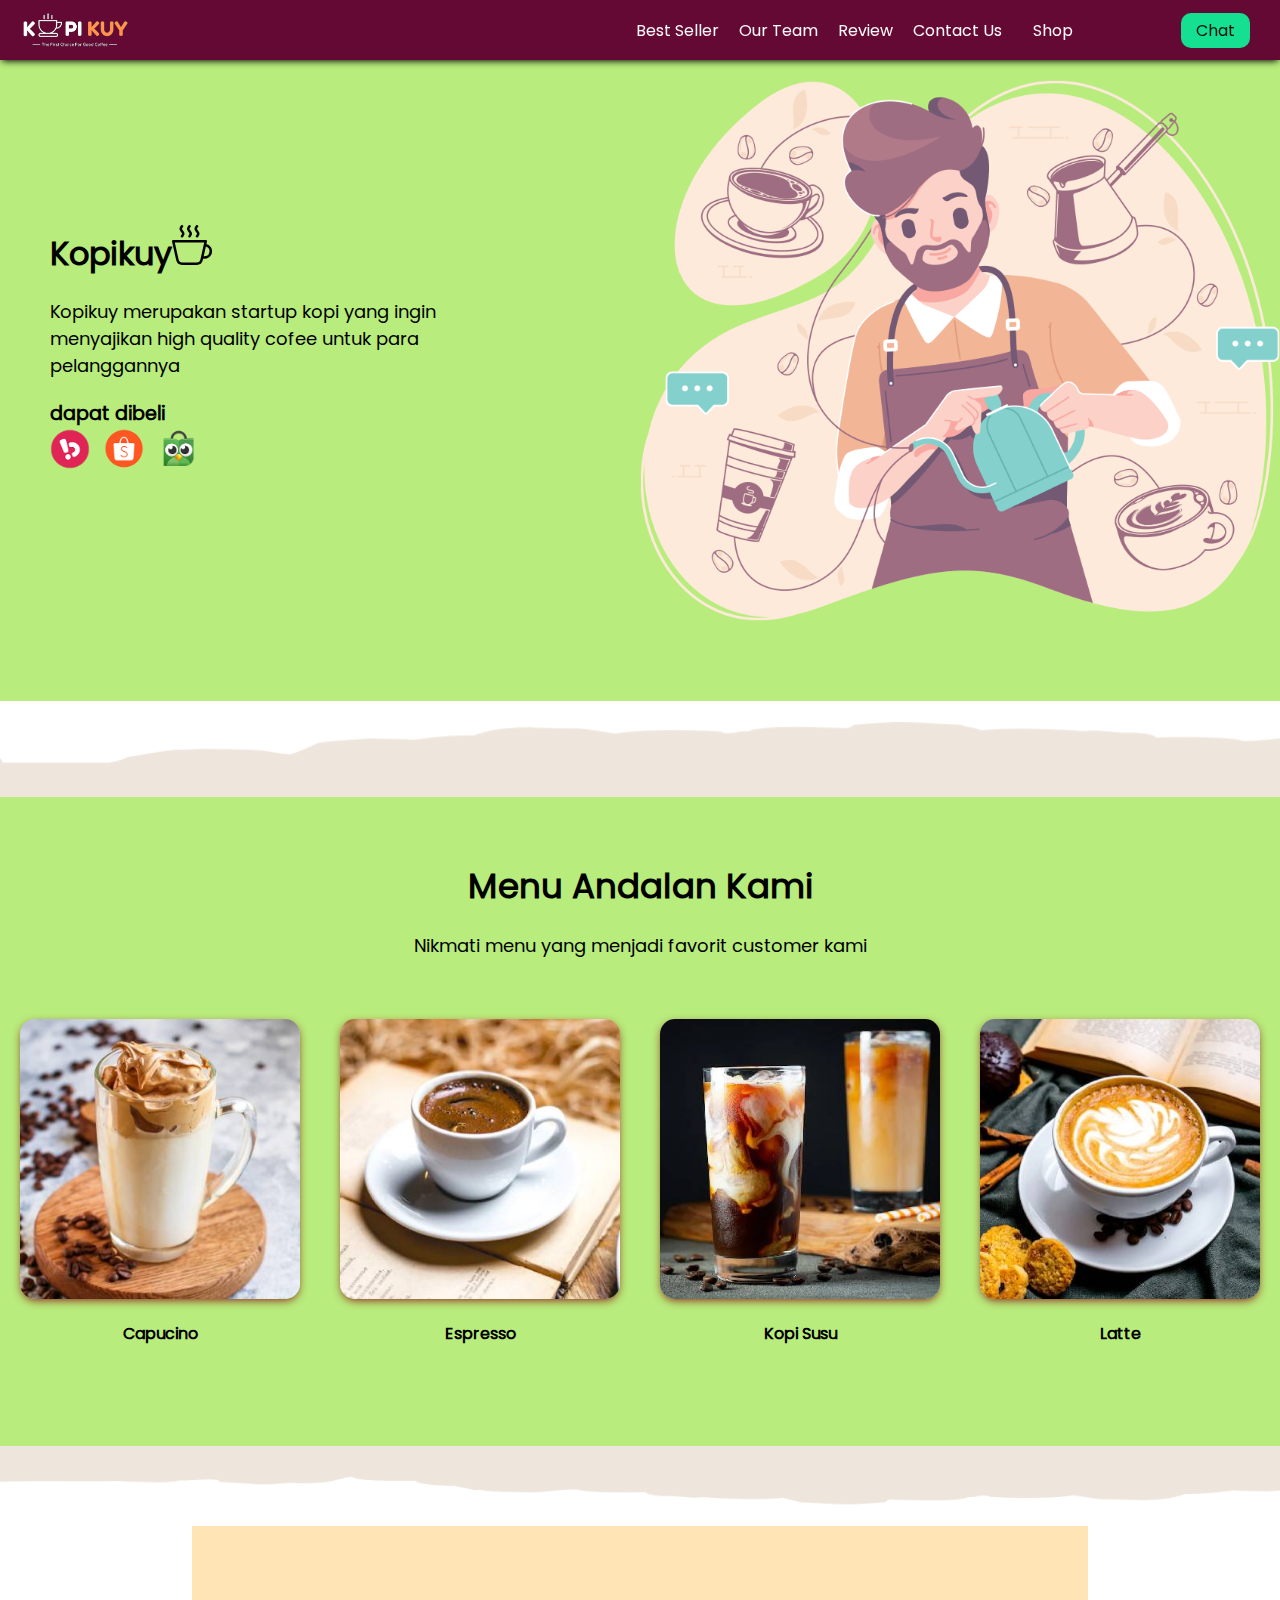
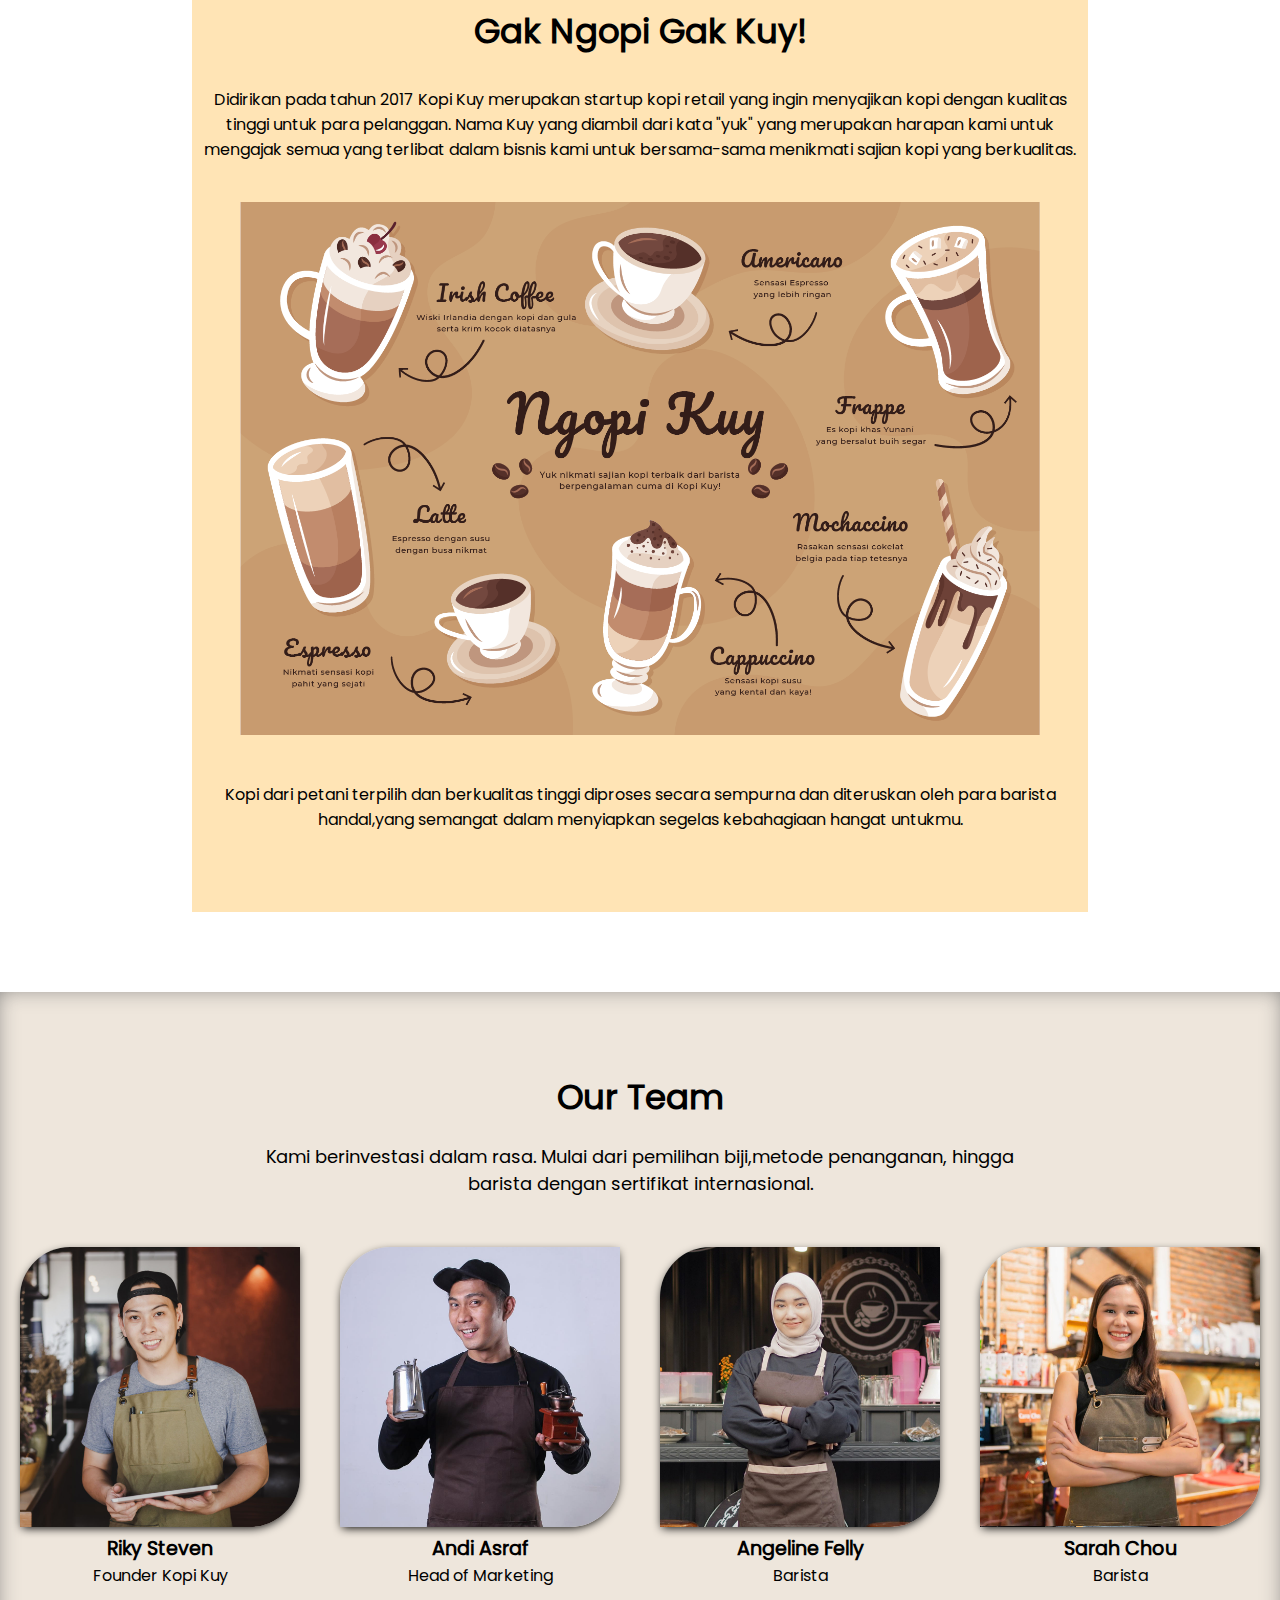
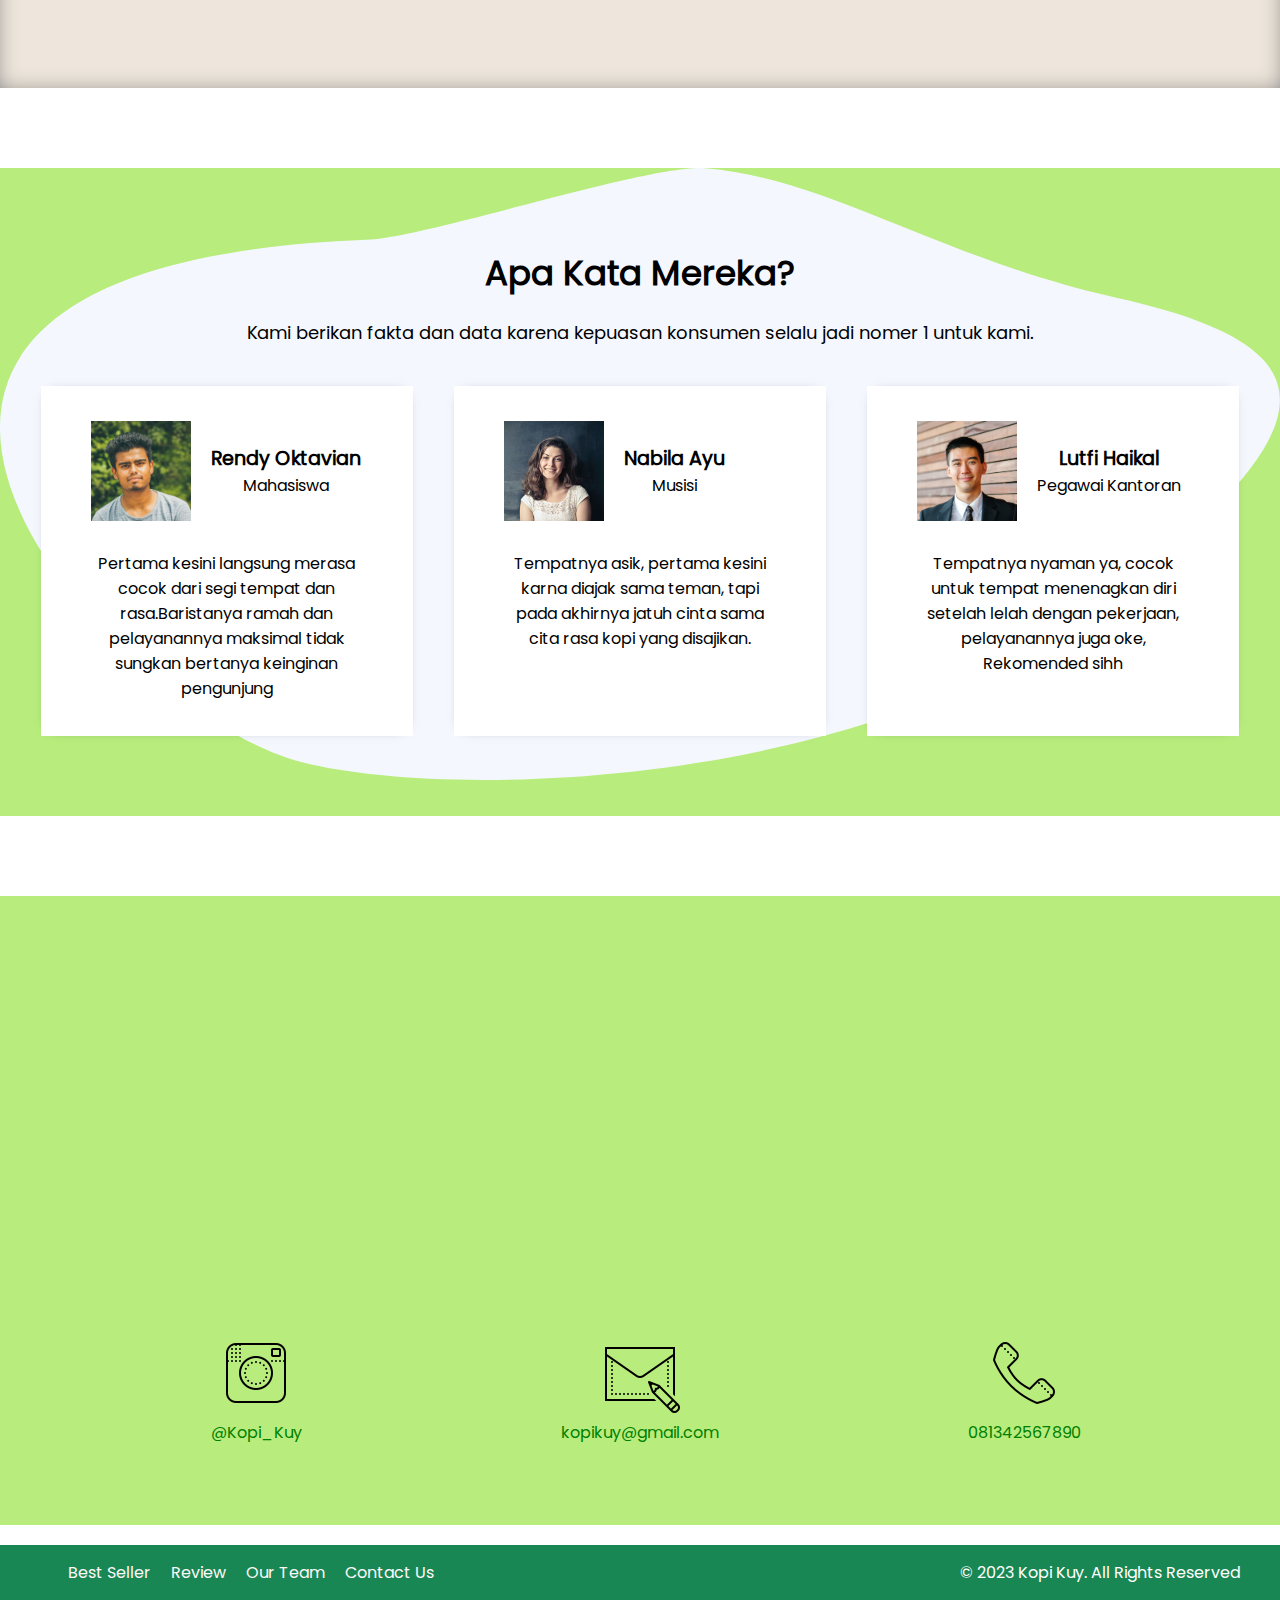
==== commit b29c4aa6: "bbb" ====
--- a/index.html
+++ b/index.html
@@ -15,7 +15,7 @@
         <div class="baris">
             <img class="logo" src="images/logo/logo_kuy.png">
             <div class="navigasi">
-                <a href="#best-seller">Penjualan Terbaik</a>
+                <a href="#best-seller">Best Seller</a>
                 <a href="#our-team">Our Team</a>
                 <a href="#review">Review</a>
                 <a href="#contact-us">Contact Us</a>
